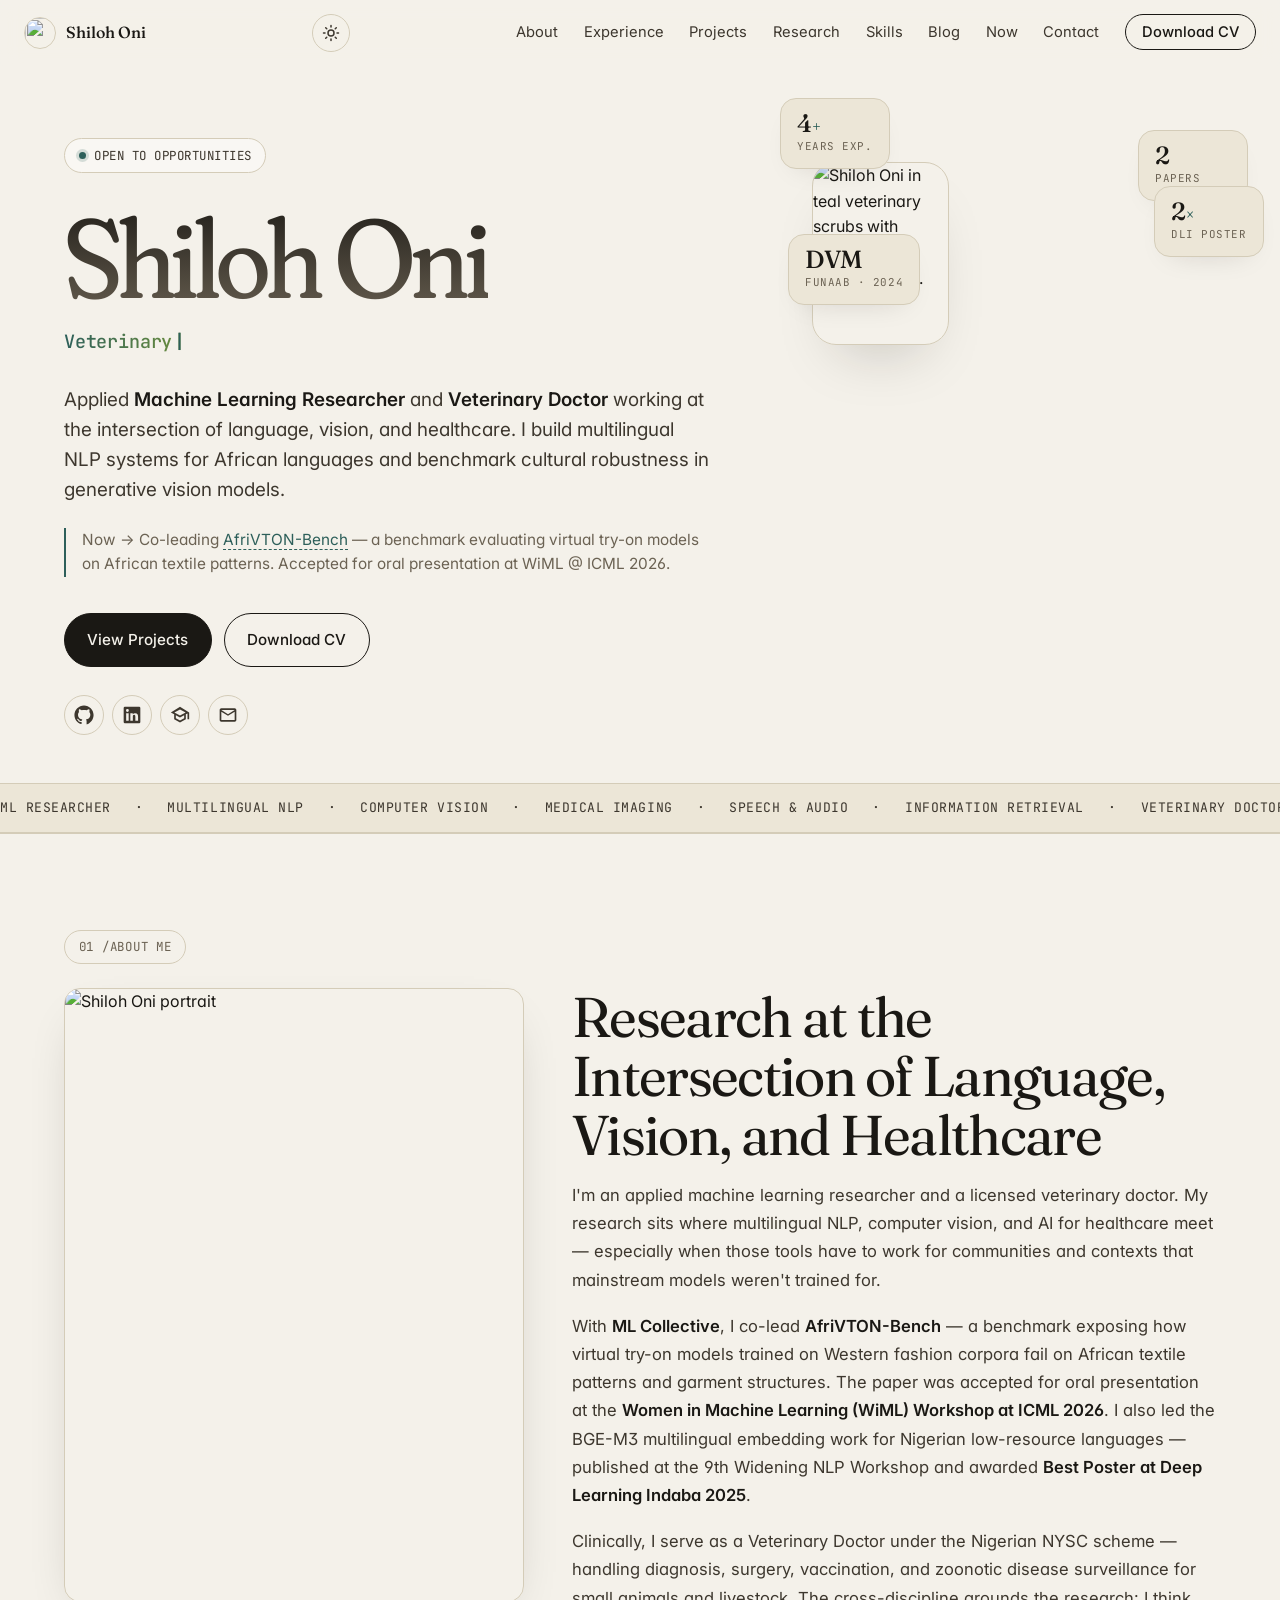
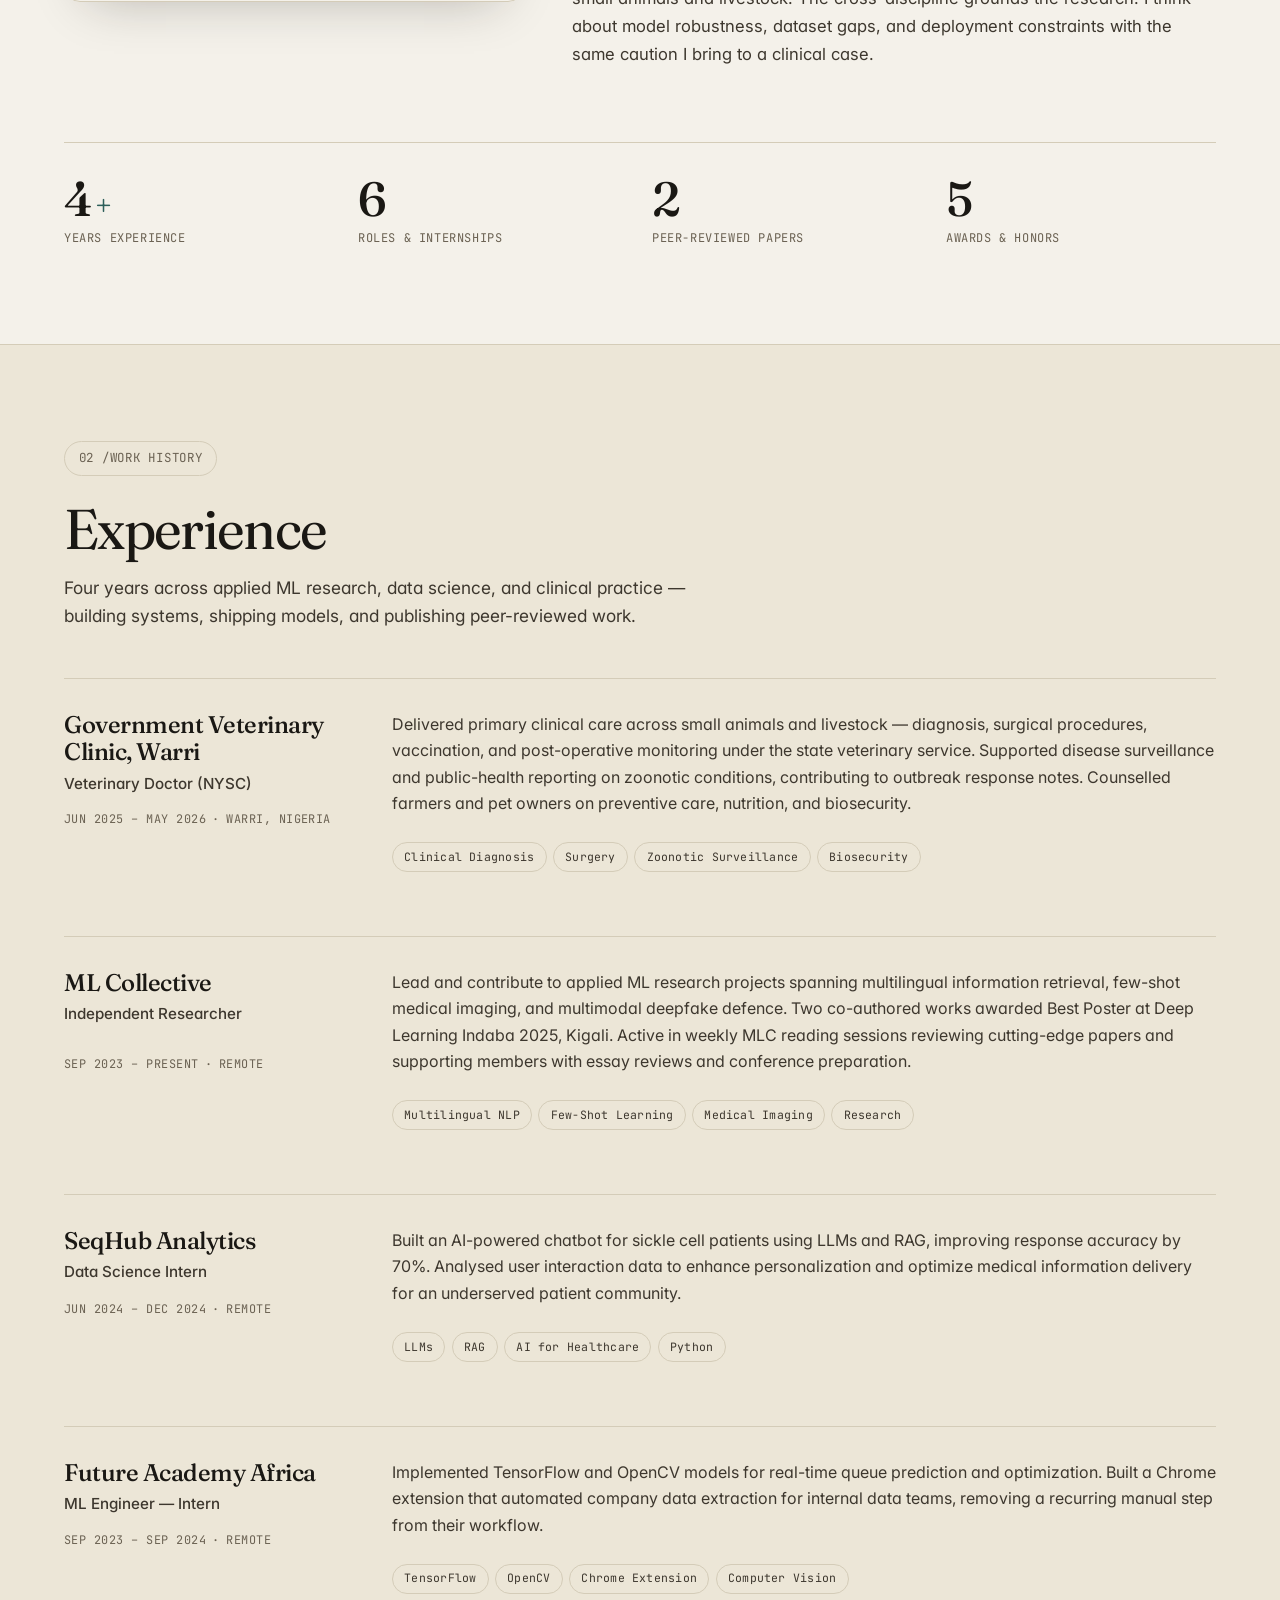
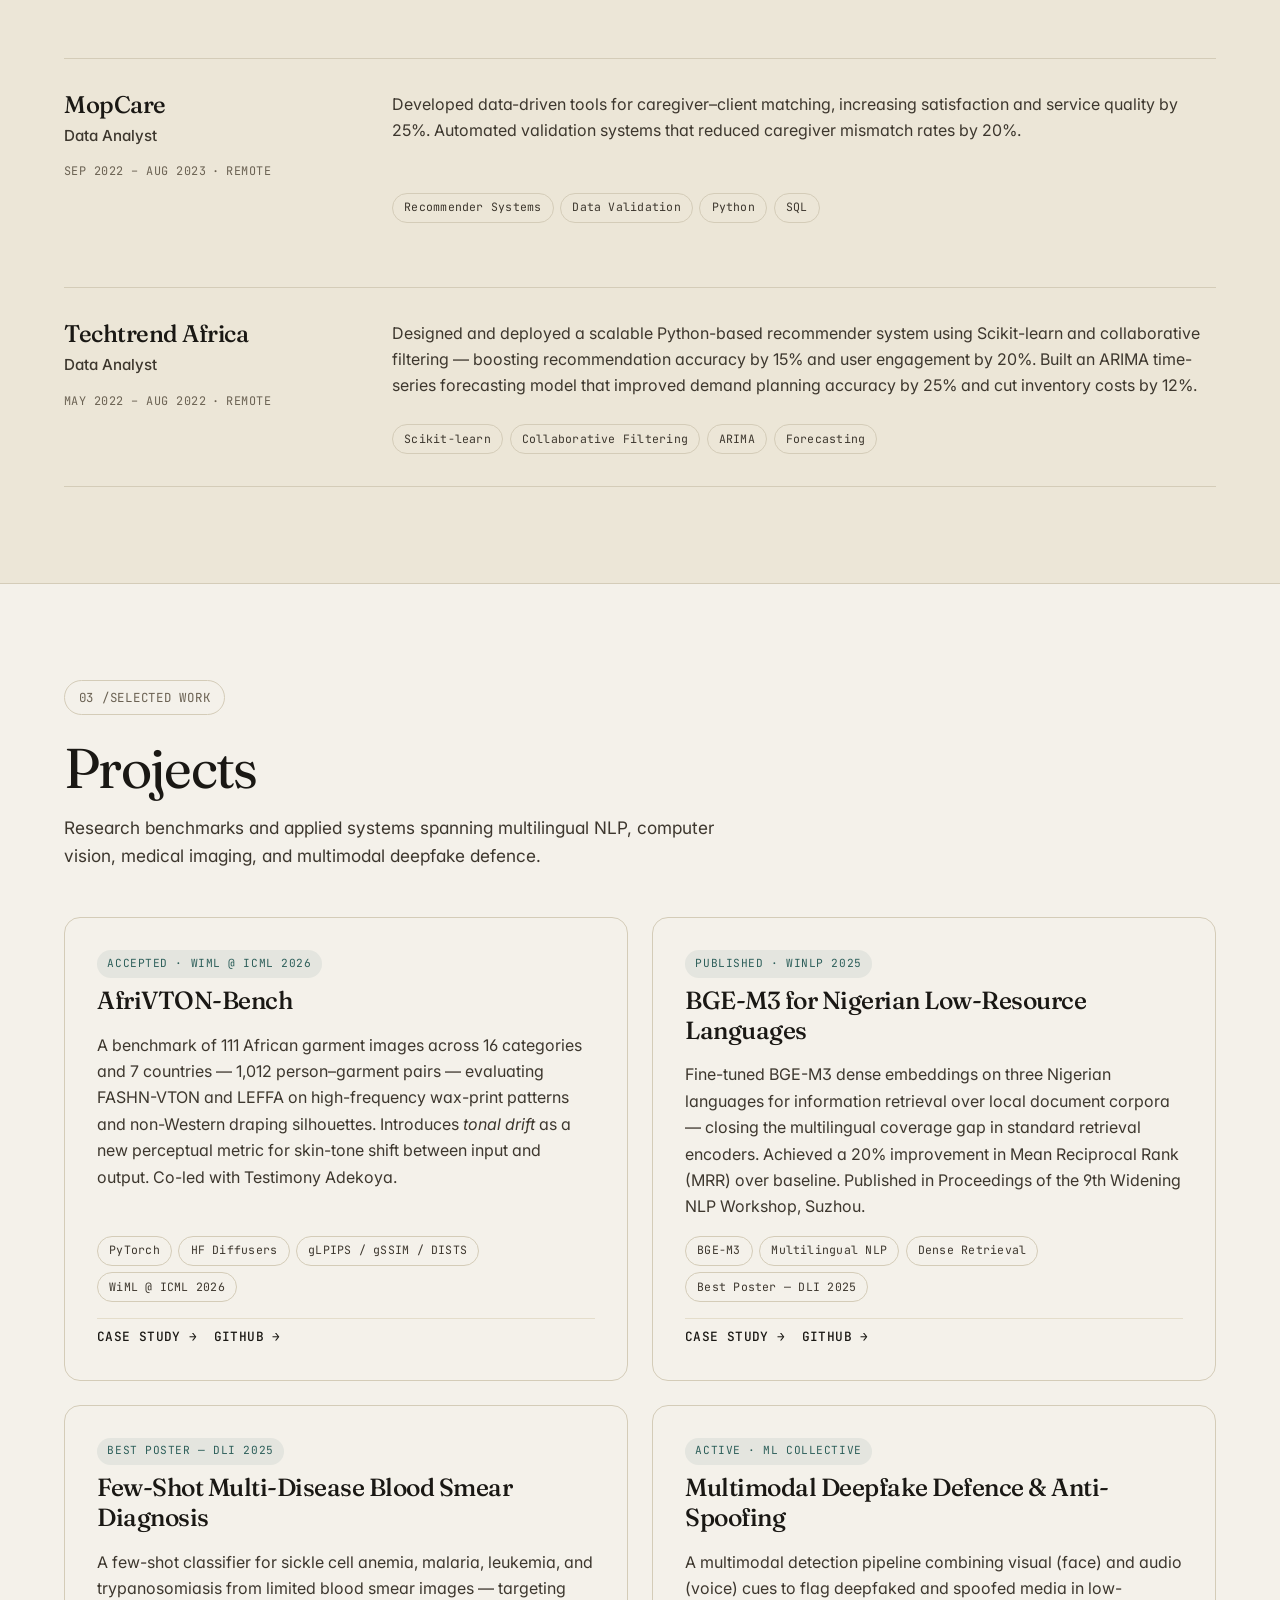
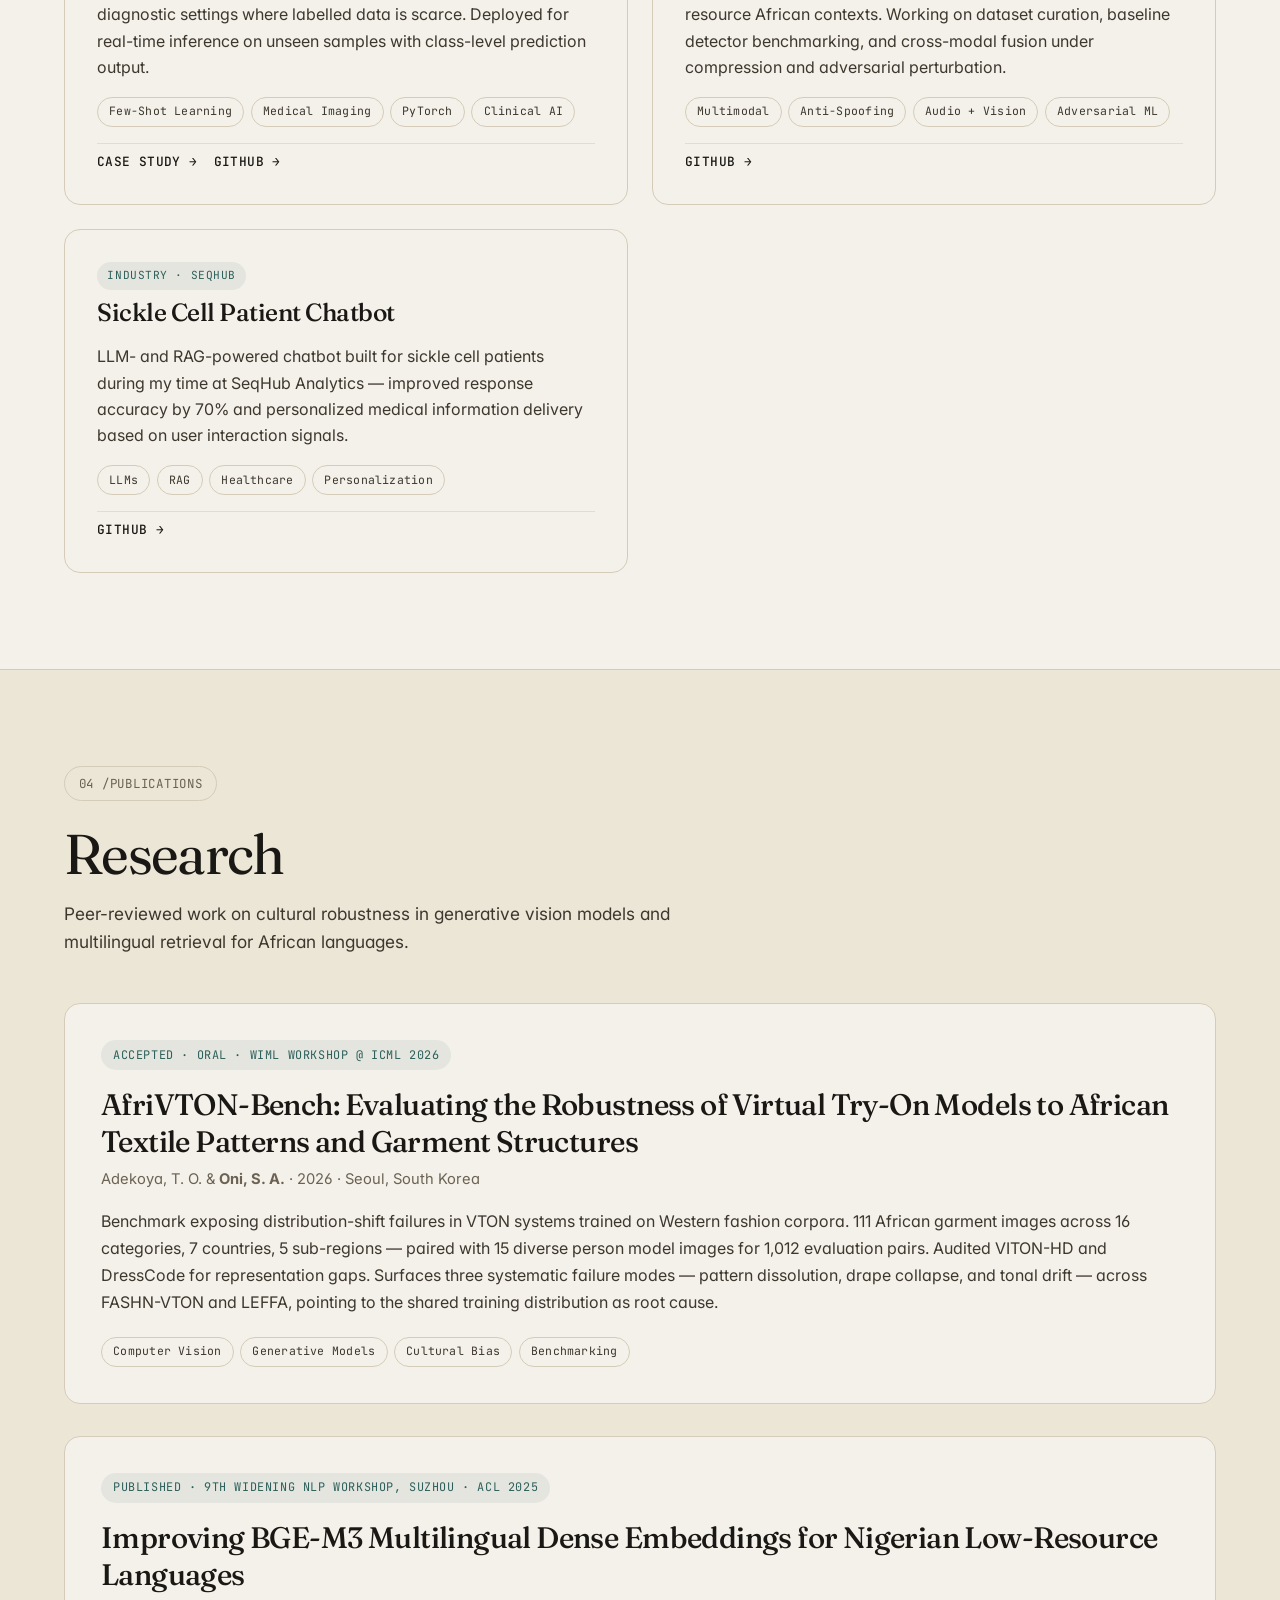
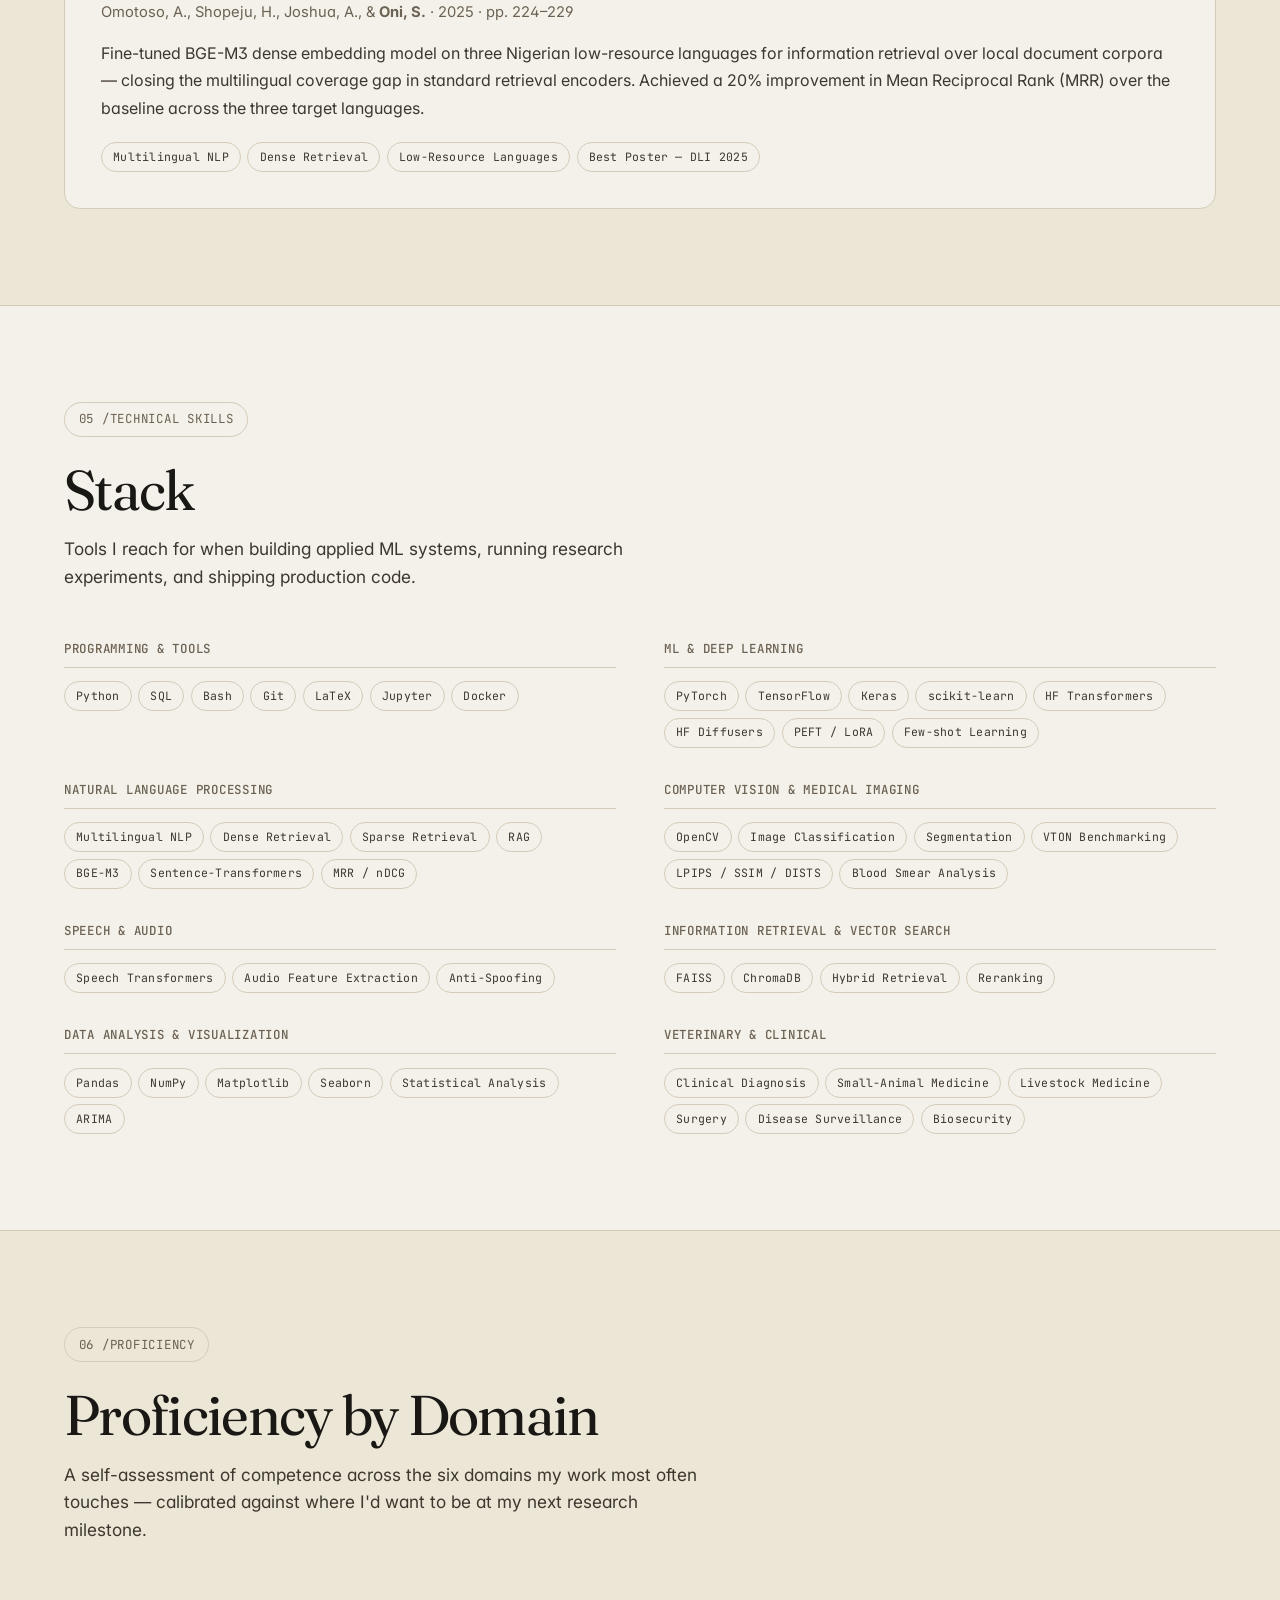
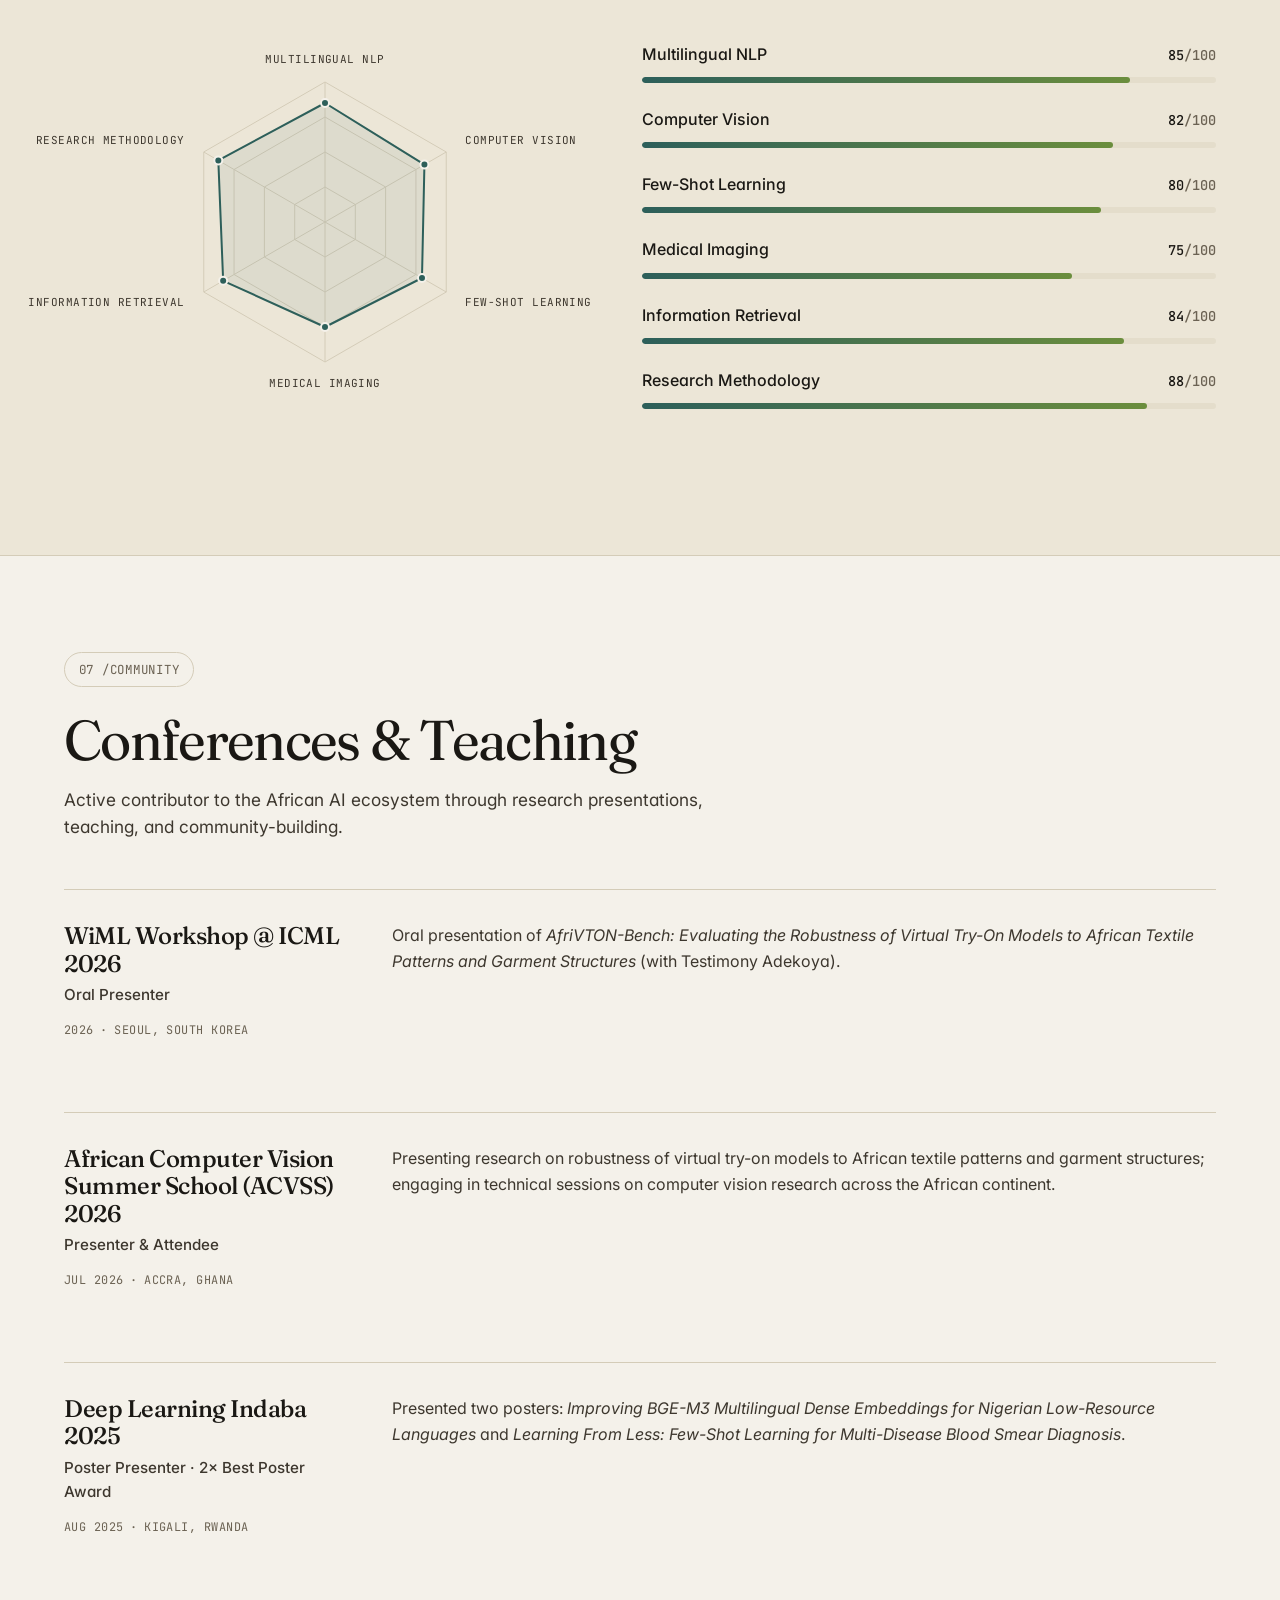
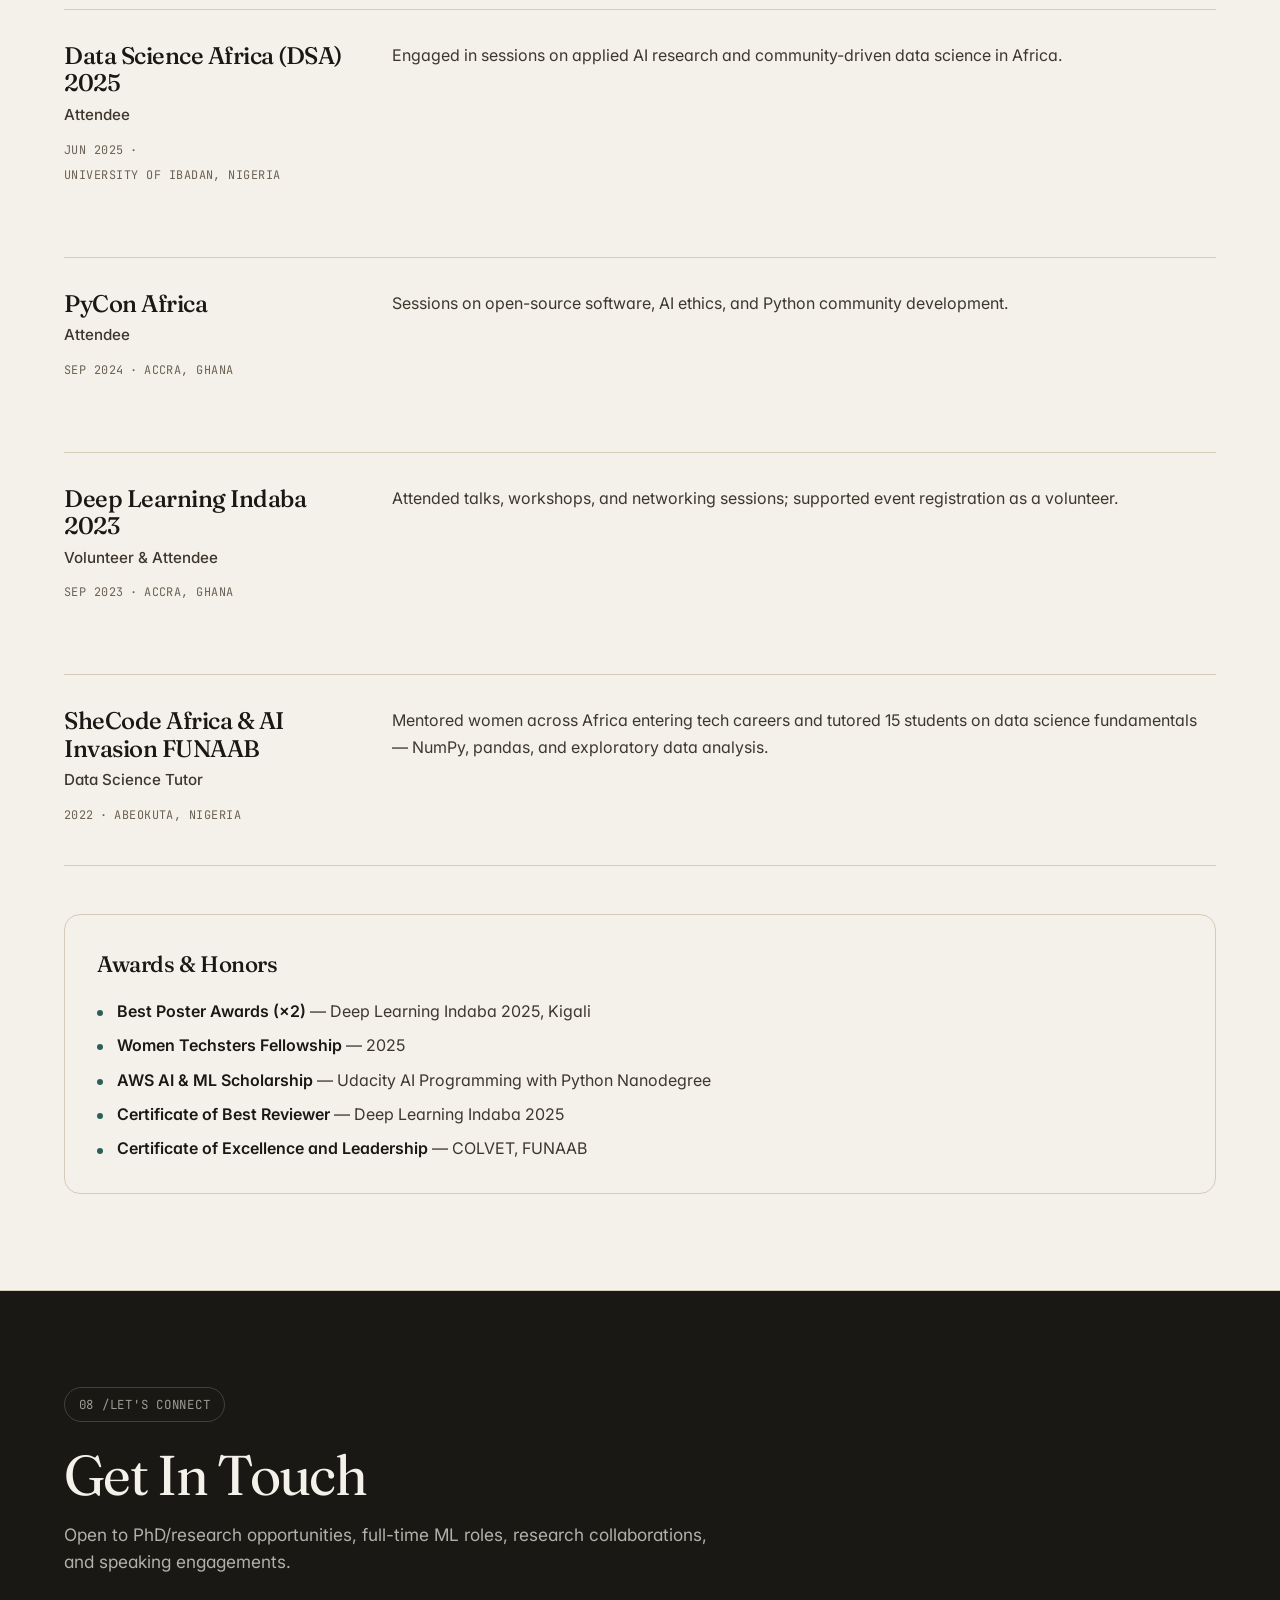
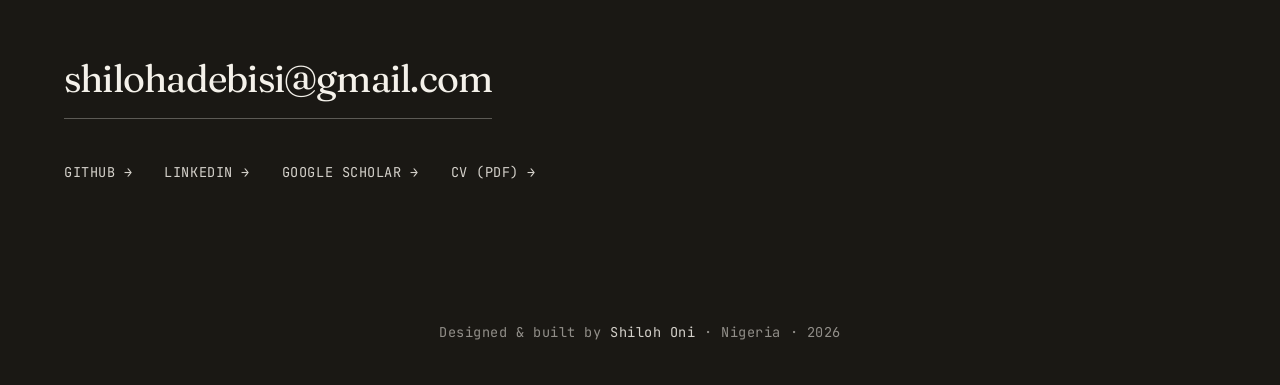
==== index.html @ 476ba699 "Add files via upload Initial commit" ====
<!DOCTYPE html>
<html lang="en">
<head>
  <meta charset="UTF-8" />
  <meta name="viewport" content="width=device-width, initial-scale=1.0" />
  <meta name="description" content="Shiloh Oni — Applied ML Researcher and Veterinary Doctor. Working on multilingual NLP, medical imaging, and cultural robustness in vision models. Based in Nigeria." />
  <meta property="og:title" content="Shiloh Oni — ML Researcher &amp; Veterinary Doctor" />
  <meta property="og:description" content="Applied ML Researcher working at the intersection of language, vision, and healthcare. Co-author of AfriVTON-Bench. Based in Nigeria." />
  <meta property="og:type" content="website" />
  <meta property="og:image" content="assets/shiloh-portrait.jpg" />
  <title>Shiloh Oni — ML Researcher &amp; Veterinary Doctor</title>
  <link rel="preconnect" href="https://fonts.googleapis.com" />
  <link rel="preconnect" href="https://fonts.gstatic.com" crossorigin />
  <link href="https://fonts.googleapis.com/css2?family=Fraunces:opsz,wght@9..144,300;9..144,400;9..144,500;9..144,600;9..144,700&family=Inter:wght@300;400;500;600;700&family=JetBrains+Mono:wght@400;500&display=swap" rel="stylesheet" />
  <link rel="stylesheet" href="styles.css" />
</head>
<body>

  <!-- ============ NAV ============ -->
  <nav class="nav" id="nav">
    <a href="#" class="nav__brand">
      <img src="assets/shiloh-portrait.jpg" alt="" class="nav__avatar" />
      <span class="nav__name">Shiloh Oni</span>
    </a>
    <div class="nav__actions">
      <button class="theme-toggle" id="themeToggle" aria-label="Toggle theme" title="Toggle theme">
        <svg class="theme-toggle__sun" viewBox="0 0 24 24" width="18" height="18" fill="none" stroke="currentColor" stroke-width="2" stroke-linecap="round" stroke-linejoin="round"><circle cx="12" cy="12" r="4"/><path d="M12 2v2M12 20v2M4.93 4.93l1.41 1.41M17.66 17.66l1.41 1.41M2 12h2M20 12h2M4.93 19.07l1.41-1.41M17.66 6.34l1.41-1.41"/></svg>
        <svg class="theme-toggle__moon" viewBox="0 0 24 24" width="18" height="18" fill="none" stroke="currentColor" stroke-width="2" stroke-linecap="round" stroke-linejoin="round"><path d="M21 12.79A9 9 0 1 1 11.21 3 7 7 0 0 0 21 12.79z"/></svg>
      </button>
      <button class="nav__toggle" id="navToggle" aria-label="Toggle menu" aria-expanded="false">
        <span></span><span></span><span></span>
      </button>
    </div>
    <ul class="nav__list" id="navList">
      <li><a href="#about">About</a></li>
      <li><a href="#experience">Experience</a></li>
      <li><a href="#projects">Projects</a></li>
      <li><a href="#research">Research</a></li>
      <li><a href="#skills">Skills</a></li>
      <li><a href="blog.html">Blog</a></li>
      <li><a href="now.html">Now</a></li>
      <li><a href="#contact">Contact</a></li>
      <li><a href="assets/ShilohOni_CV.pdf" class="nav__cv" target="_blank" rel="noopener">Download CV</a></li>
    </ul>
  </nav>

  <!-- ============ HERO ============ -->
  <header class="hero">
    <div class="container">
      <div class="hero__status">
        <span class="hero__dot"></span> Open to opportunities
      </div>

      <h1 class="hero__name"><span class="hero__name-text">Shiloh Oni</span></h1>

      <div class="hero__role">
        <span class="hero__role-text" id="roleType">ML Researcher</span><span class="hero__role-caret">|</span>
      </div>

      <p class="hero__lede">
        Applied <strong>Machine Learning Researcher</strong> and <strong>Veterinary Doctor</strong> working at the intersection of language, vision, and healthcare. I build multilingual NLP systems for African languages and benchmark cultural robustness in generative vision models.
      </p>

      <p class="hero__now">
        Now → Co-leading <a href="#research">AfriVTON-Bench</a> — a benchmark evaluating virtual try-on models on African textile patterns. Accepted for oral presentation at WiML @ ICML 2026.
      </p>

      <div class="hero__cta">
        <a href="#projects" class="btn btn--primary">View Projects</a>
        <a href="assets/ShilohOni_CV.pdf" class="btn btn--ghost" target="_blank" rel="noopener">Download CV</a>
      </div>

      <ul class="hero__socials" aria-label="Social links">
        <li><a href="https://github.com/tamiloreafk" target="_blank" rel="noopener" aria-label="GitHub">
          <svg viewBox="0 0 24 24" width="20" height="20" fill="currentColor"><path d="M12 .5C5.7.5.5 5.7.5 12c0 5.1 3.3 9.4 7.8 10.9.6.1.8-.2.8-.5v-2c-3.2.7-3.9-1.4-3.9-1.4-.5-1.3-1.3-1.7-1.3-1.7-1.1-.7.1-.7.1-.7 1.2.1 1.8 1.2 1.8 1.2 1 1.8 2.8 1.3 3.5 1 .1-.8.4-1.3.8-1.6-2.6-.3-5.3-1.3-5.3-5.8 0-1.3.5-2.3 1.2-3.1-.1-.3-.5-1.5.1-3.1 0 0 1-.3 3.2 1.2.9-.3 1.9-.4 2.9-.4s2 .1 2.9.4c2.2-1.5 3.2-1.2 3.2-1.2.6 1.6.2 2.8.1 3.1.7.8 1.2 1.8 1.2 3.1 0 4.5-2.7 5.5-5.3 5.8.4.4.8 1.1.8 2.2v3.3c0 .3.2.7.8.5C20.2 21.4 23.5 17.1 23.5 12 23.5 5.7 18.3.5 12 .5z"/></svg>
        </a></li>
        <li><a href="https://www.linkedin.com/in/adebisi-oni-2a6aa83b8" target="_blank" rel="noopener" aria-label="LinkedIn">
          <svg viewBox="0 0 24 24" width="20" height="20" fill="currentColor"><path d="M20.5 2h-17A1.5 1.5 0 002 3.5v17A1.5 1.5 0 003.5 22h17a1.5 1.5 0 001.5-1.5v-17A1.5 1.5 0 0020.5 2zM8 19H5v-9h3v9zM6.5 8.3a1.7 1.7 0 110-3.4 1.7 1.7 0 010 3.4zM19 19h-3v-4.7c0-1.1 0-2.5-1.5-2.5S13 13 13 14.2V19h-3v-9h2.9v1.2h.04A3.2 3.2 0 0115.7 9.8c3 0 3.6 2 3.6 4.6V19z"/></svg>
        </a></li>
        <li><a href="https://scholar.google.com/citations?hl=en&user=tHkXRuoAAAAJ" target="_blank" rel="noopener" aria-label="Google Scholar">
          <svg viewBox="0 0 24 24" width="20" height="20" fill="currentColor"><path d="M12 2L1 9l4 2.18v6L12 21l7-3.82v-6l2-1.09V17h2V9L12 2zm6.82 7L12 12.72 5.18 9 12 5.28 18.82 9zM17 15.99l-5 2.73-5-2.73v-3.72L12 15l5-2.73v3.72z"/></svg>
        </a></li>
        <li><a href="mailto:shilohadebisi@gmail.com" aria-label="Email">
          <svg viewBox="0 0 24 24" width="20" height="20" fill="currentColor"><path d="M22 6c0-1.1-.9-2-2-2H4c-1.1 0-2 .9-2 2v12c0 1.1.9 2 2 2h16c1.1 0 2-.9 2-2V6zm-2 0l-8 5-8-5h16zm0 12H4V8l8 5 8-5v10z"/></svg>
        </a></li>
      </ul>
    </div>

    <div class="hero__portrait-wrap">
      <div class="hero__portrait">
        <img src="assets/shiloh-portrait.jpg" alt="Shiloh Oni in teal veterinary scrubs with stethoscope, studio portrait." />
      </div>

      <div class="hero__float hero__float--tl">
        <span class="hero__float-num">4<span class="hero__float-plus">+</span></span>
        <span class="hero__float-lbl">Years Exp.</span>
      </div>
      <div class="hero__float hero__float--tr">
        <span class="hero__float-num">2</span>
        <span class="hero__float-lbl">Papers</span>
      </div>
      <div class="hero__float hero__float--br">
        <span class="hero__float-num">2<span class="hero__float-plus">×</span></span>
        <span class="hero__float-lbl">DLI Poster</span>
      </div>
      <div class="hero__float hero__float--bl">
        <span class="hero__float-num">DVM</span>
        <span class="hero__float-lbl">FUNAAB · 2024</span>
      </div>
    </div>

    <div class="marquee" aria-hidden="true">
      <div class="marquee__track">
        <span>ML Researcher</span><span>·</span>
        <span>Multilingual NLP</span><span>·</span>
        <span>Computer Vision</span><span>·</span>
        <span>Medical Imaging</span><span>·</span>
        <span>Speech &amp; Audio</span><span>·</span>
        <span>Information Retrieval</span><span>·</span>
        <span>Veterinary Doctor</span><span>·</span>
        <span>ML Collective</span><span>·</span>
        <span>WiML @ ICML 2026</span><span>·</span>
        <span>FUNAAB</span><span>·</span>
        <span>Open to Opportunities</span><span>·</span>
        <span>ML Researcher</span><span>·</span>
        <span>Multilingual NLP</span><span>·</span>
        <span>Computer Vision</span><span>·</span>
        <span>Medical Imaging</span><span>·</span>
        <span>Speech &amp; Audio</span><span>·</span>
        <span>Information Retrieval</span><span>·</span>
        <span>Veterinary Doctor</span><span>·</span>
        <span>ML Collective</span><span>·</span>
        <span>WiML @ ICML 2026</span><span>·</span>
        <span>FUNAAB</span><span>·</span>
        <span>Open to Opportunities</span><span>·</span>
      </div>
    </div>
  </header>

  <!-- ============ ABOUT ============ -->
  <section id="about" class="section">
    <div class="container">
      <div class="section__head">
        <span class="section__num">01 /About Me</span>
      </div>

      <div class="about">
        <figure class="about__portrait">
          <img src="assets/shiloh-portrait.jpg" alt="Shiloh Oni portrait" />
        </figure>
        <div class="about__body">
          <h2 class="section__title">Research at the Intersection of Language, Vision, and Healthcare</h2>

          <p>
            I'm an applied machine learning researcher and a licensed veterinary doctor. My research sits where multilingual NLP, computer vision, and AI for healthcare meet — especially when those tools have to work for communities and contexts that mainstream models weren't trained for.
          </p>

          <p>
            With <strong>ML Collective</strong>, I co-lead <strong>AfriVTON-Bench</strong> — a benchmark exposing how virtual try-on models trained on Western fashion corpora fail on African textile patterns and garment structures. The paper was accepted for oral presentation at the <strong>Women in Machine Learning (WiML) Workshop at ICML 2026</strong>. I also led the BGE-M3 multilingual embedding work for Nigerian low-resource languages — published at the 9th Widening NLP Workshop and awarded <strong>Best Poster at Deep Learning Indaba 2025</strong>.
          </p>

          <p>
            Clinically, I serve as a Veterinary Doctor under the Nigerian NYSC scheme — handling diagnosis, surgery, vaccination, and zoonotic disease surveillance for small animals and livestock. The cross-discipline grounds the research: I think about model robustness, dataset gaps, and deployment constraints with the same caution I bring to a clinical case.
          </p>
        </div>
      </div>

      <div class="about__stats">
        <div class="stat">
          <span class="stat__num">4<span class="stat__plus">+</span></span>
          <span class="stat__label">Years Experience</span>
        </div>
        <div class="stat">
          <span class="stat__num">6</span>
          <span class="stat__label">Roles &amp; Internships</span>
        </div>
        <div class="stat">
          <span class="stat__num">2</span>
          <span class="stat__label">Peer-Reviewed Papers</span>
        </div>
        <div class="stat">
          <span class="stat__num">5</span>
          <span class="stat__label">Awards &amp; Honors</span>
        </div>
      </div>
    </div>
  </section>

  <!-- ============ EXPERIENCE ============ -->
  <section id="experience" class="section section--alt">
    <div class="container">
      <div class="section__head">
        <span class="section__num">02 /Work History</span>
      </div>
      <h2 class="section__title">Experience</h2>
      <p class="section__lede">Four years across applied ML research, data science, and clinical practice — building systems, shipping models, and publishing peer-reviewed work.</p>

      <ol class="timeline">

        <li class="role">
          <header class="role__head">
            <h3 class="role__co">Government Veterinary Clinic, Warri</h3>
            <span class="role__title">Veterinary Doctor (NYSC)</span>
          </header>
          <div class="role__meta">
            <span>Jun 2025 – May 2026</span><span aria-hidden="true">·</span><span>Warri, Nigeria</span>
          </div>
          <p>
            Delivered primary clinical care across small animals and livestock — diagnosis, surgical procedures, vaccination, and post-operative monitoring under the state veterinary service. Supported disease surveillance and public-health reporting on zoonotic conditions, contributing to outbreak response notes. Counselled farmers and pet owners on preventive care, nutrition, and biosecurity.
          </p>
          <div class="tags">
            <span class="tag">Clinical Diagnosis</span>
            <span class="tag">Surgery</span>
            <span class="tag">Zoonotic Surveillance</span>
            <span class="tag">Biosecurity</span>
          </div>
        </li>

        <li class="role">
          <header class="role__head">
            <h3 class="role__co">ML Collective</h3>
            <span class="role__title">Independent Researcher</span>
          </header>
          <div class="role__meta">
            <span>Sep 2023 – Present</span><span aria-hidden="true">·</span><span>Remote</span>
          </div>
          <p>
            Lead and contribute to applied ML research projects spanning multilingual information retrieval, few-shot medical imaging, and multimodal deepfake defence. Two co-authored works awarded Best Poster at Deep Learning Indaba 2025, Kigali. Active in weekly MLC reading sessions reviewing cutting-edge papers and supporting members with essay reviews and conference preparation.
          </p>
          <div class="tags">
            <span class="tag">Multilingual NLP</span>
            <span class="tag">Few-Shot Learning</span>
            <span class="tag">Medical Imaging</span>
            <span class="tag">Research</span>
          </div>
        </li>

        <li class="role">
          <header class="role__head">
            <h3 class="role__co">SeqHub Analytics</h3>
            <span class="role__title">Data Science Intern</span>
          </header>
          <div class="role__meta">
            <span>Jun 2024 – Dec 2024</span><span aria-hidden="true">·</span><span>Remote</span>
          </div>
          <p>
            Built an AI-powered chatbot for sickle cell patients using LLMs and RAG, improving response accuracy by 70%. Analysed user interaction data to enhance personalization and optimize medical information delivery for an underserved patient community.
          </p>
          <div class="tags">
            <span class="tag">LLMs</span>
            <span class="tag">RAG</span>
            <span class="tag">AI for Healthcare</span>
            <span class="tag">Python</span>
          </div>
        </li>

        <li class="role">
          <header class="role__head">
            <h3 class="role__co">Future Academy Africa</h3>
            <span class="role__title">ML Engineer — Intern</span>
          </header>
          <div class="role__meta">
            <span>Sep 2023 – Sep 2024</span><span aria-hidden="true">·</span><span>Remote</span>
          </div>
          <p>
            Implemented TensorFlow and OpenCV models for real-time queue prediction and optimization. Built a Chrome extension that automated company data extraction for internal data teams, removing a recurring manual step from their workflow.
          </p>
          <div class="tags">
            <span class="tag">TensorFlow</span>
            <span class="tag">OpenCV</span>
            <span class="tag">Chrome Extension</span>
            <span class="tag">Computer Vision</span>
          </div>
        </li>

        <li class="role">
          <header class="role__head">
            <h3 class="role__co">MopCare</h3>
            <span class="role__title">Data Analyst</span>
          </header>
          <div class="role__meta">
            <span>Sep 2022 – Aug 2023</span><span aria-hidden="true">·</span><span>Remote</span>
          </div>
          <p>
            Developed data-driven tools for caregiver–client matching, increasing satisfaction and service quality by 25%. Automated validation systems that reduced caregiver mismatch rates by 20%.
          </p>
          <div class="tags">
            <span class="tag">Recommender Systems</span>
            <span class="tag">Data Validation</span>
            <span class="tag">Python</span>
            <span class="tag">SQL</span>
          </div>
        </li>

        <li class="role">
          <header class="role__head">
            <h3 class="role__co">Techtrend Africa</h3>
            <span class="role__title">Data Analyst</span>
          </header>
          <div class="role__meta">
            <span>May 2022 – Aug 2022</span><span aria-hidden="true">·</span><span>Remote</span>
          </div>
          <p>
            Designed and deployed a scalable Python-based recommender system using Scikit-learn and collaborative filtering — boosting recommendation accuracy by 15% and user engagement by 20%. Built an ARIMA time-series forecasting model that improved demand planning accuracy by 25% and cut inventory costs by 12%.
          </p>
          <div class="tags">
            <span class="tag">Scikit-learn</span>
            <span class="tag">Collaborative Filtering</span>
            <span class="tag">ARIMA</span>
            <span class="tag">Forecasting</span>
          </div>
        </li>

      </ol>
    </div>
  </section>

  <!-- ============ PROJECTS ============ -->
  <section id="projects" class="section">
    <div class="container">
      <div class="section__head">
        <span class="section__num">03 /Selected Work</span>
      </div>
      <h2 class="section__title">Projects</h2>
      <p class="section__lede">Research benchmarks and applied systems spanning multilingual NLP, computer vision, medical imaging, and multimodal deepfake defence.</p>

      <div class="projects">

        <article class="project">
          <header class="project__head">
            <span class="project__badge">Accepted · WiML @ ICML 2026</span>
            <h3 class="project__title">AfriVTON-Bench</h3>
          </header>
          <p>
            A benchmark of 111 African garment images across 16 categories and 7 countries — 1,012 person–garment pairs — evaluating FASHN-VTON and LEFFA on high-frequency wax-print patterns and non-Western draping silhouettes. Introduces <em>tonal drift</em> as a new perceptual metric for skin-tone shift between input and output. Co-led with Testimony Adekoya.
          </p>
          <div class="tags">
            <span class="tag">PyTorch</span>
            <span class="tag">HF Diffusers</span>
            <span class="tag">gLPIPS / gSSIM / DISTS</span>
            <span class="tag">WiML @ ICML 2026</span>
          </div>
          <div class="project__links">
            <a href="projects/afrivton.html">Case Study →</a>
            <a href="https://github.com/tamiloreafk" target="_blank" rel="noopener">GitHub →</a>
          </div>
        </article>

        <article class="project">
          <header class="project__head">
            <span class="project__badge">Published · WiNLP 2025</span>
            <h3 class="project__title">BGE-M3 for Nigerian Low-Resource Languages</h3>
          </header>
          <p>
            Fine-tuned BGE-M3 dense embeddings on three Nigerian languages for information retrieval over local document corpora — closing the multilingual coverage gap in standard retrieval encoders. Achieved a 20% improvement in Mean Reciprocal Rank (MRR) over baseline. Published in Proceedings of the 9th Widening NLP Workshop, Suzhou.
          </p>
          <div class="tags">
            <span class="tag">BGE-M3</span>
            <span class="tag">Multilingual NLP</span>
            <span class="tag">Dense Retrieval</span>
            <span class="tag">Best Poster — DLI 2025</span>
          </div>
          <div class="project__links">
            <a href="projects/bge-m3.html">Case Study →</a>
            <a href="https://github.com/tamiloreafk" target="_blank" rel="noopener">GitHub →</a>
          </div>
        </article>

        <article class="project">
          <header class="project__head">
            <span class="project__badge">Best Poster — DLI 2025</span>
            <h3 class="project__title">Few-Shot Multi-Disease Blood Smear Diagnosis</h3>
          </header>
          <p>
            A few-shot classifier for sickle cell anemia, malaria, leukemia, and trypanosomiasis from limited blood smear images — targeting diagnostic settings where labelled data is scarce. Deployed for real-time inference on unseen samples with class-level prediction output.
          </p>
          <div class="tags">
            <span class="tag">Few-Shot Learning</span>
            <span class="tag">Medical Imaging</span>
            <span class="tag">PyTorch</span>
            <span class="tag">Clinical AI</span>
          </div>
          <div class="project__links">
            <a href="projects/blood-smear.html">Case Study →</a>
            <a href="https://github.com/tamiloreafk" target="_blank" rel="noopener">GitHub →</a>
          </div>
        </article>

        <article class="project">
          <header class="project__head">
            <span class="project__badge">Active · ML Collective</span>
            <h3 class="project__title">Multimodal Deepfake Defence &amp; Anti-Spoofing</h3>
          </header>
          <p>
            A multimodal detection pipeline combining visual (face) and audio (voice) cues to flag deepfaked and spoofed media in low-resource African contexts. Working on dataset curation, baseline detector benchmarking, and cross-modal fusion under compression and adversarial perturbation.
          </p>
          <div class="tags">
            <span class="tag">Multimodal</span>
            <span class="tag">Anti-Spoofing</span>
            <span class="tag">Audio + Vision</span>
            <span class="tag">Adversarial ML</span>
          </div>
          <div class="project__links">
            <a href="https://github.com/tamiloreafk" target="_blank" rel="noopener">GitHub →</a>
          </div>
        </article>

        <article class="project">
          <header class="project__head">
            <span class="project__badge">Industry · SeqHub</span>
            <h3 class="project__title">Sickle Cell Patient Chatbot</h3>
          </header>
          <p>
            LLM- and RAG-powered chatbot built for sickle cell patients during my time at SeqHub Analytics — improved response accuracy by 70% and personalized medical information delivery based on user interaction signals.
          </p>
          <div class="tags">
            <span class="tag">LLMs</span>
            <span class="tag">RAG</span>
            <span class="tag">Healthcare</span>
            <span class="tag">Personalization</span>
          </div>
          <div class="project__links">
            <a href="https://github.com/tamiloreafk" target="_blank" rel="noopener">GitHub →</a>
          </div>
        </article>

      </div>
    </div>
  </section>

  <!-- ============ RESEARCH ============ -->
  <section id="research" class="section section--alt">
    <div class="container">
      <div class="section__head">
        <span class="section__num">04 /Publications</span>
      </div>
      <h2 class="section__title">Research</h2>
      <p class="section__lede">Peer-reviewed work on cultural robustness in generative vision models and multilingual retrieval for African languages.</p>

      <div class="papers">

        <article class="paper">
          <div class="paper__venue">Accepted · Oral · WiML Workshop @ ICML 2026</div>
          <h3 class="paper__title">AfriVTON-Bench: Evaluating the Robustness of Virtual Try-On Models to African Textile Patterns and Garment Structures</h3>
          <div class="paper__authors">Adekoya, T. O. &amp; <strong>Oni, S. A.</strong> · 2026 · Seoul, South Korea</div>
          <p class="paper__abstract">
            Benchmark exposing distribution-shift failures in VTON systems trained on Western fashion corpora. 111 African garment images across 16 categories, 7 countries, 5 sub-regions — paired with 15 diverse person model images for 1,012 evaluation pairs. Audited VITON-HD and DressCode for representation gaps. Surfaces three systematic failure modes — pattern dissolution, drape collapse, and tonal drift — across FASHN-VTON and LEFFA, pointing to the shared training distribution as root cause.
          </p>
          <div class="tags">
            <span class="tag">Computer Vision</span>
            <span class="tag">Generative Models</span>
            <span class="tag">Cultural Bias</span>
            <span class="tag">Benchmarking</span>
          </div>
        </article>

        <article class="paper">
          <div class="paper__venue">Published · 9th Widening NLP Workshop, Suzhou · ACL 2025</div>
          <h3 class="paper__title">Improving BGE-M3 Multilingual Dense Embeddings for Nigerian Low-Resource Languages</h3>
          <div class="paper__authors">Omotoso, A., Shopeju, H., Joshua, A., &amp; <strong>Oni, S.</strong> · 2025 · pp. 224–229</div>
          <p class="paper__abstract">
            Fine-tuned BGE-M3 dense embedding model on three Nigerian low-resource languages for information retrieval over local document corpora — closing the multilingual coverage gap in standard retrieval encoders. Achieved a 20% improvement in Mean Reciprocal Rank (MRR) over the baseline across the three target languages.
          </p>
          <div class="tags">
            <span class="tag">Multilingual NLP</span>
            <span class="tag">Dense Retrieval</span>
            <span class="tag">Low-Resource Languages</span>
            <span class="tag">Best Poster — DLI 2025</span>
          </div>
        </article>

      </div>
    </div>
  </section>

  <!-- ============ SKILLS ============ -->
  <section id="skills" class="section">
    <div class="container">
      <div class="section__head">
        <span class="section__num">05 /Technical Skills</span>
      </div>
      <h2 class="section__title">Stack</h2>
      <p class="section__lede">Tools I reach for when building applied ML systems, running research experiments, and shipping production code.</p>

      <div class="skills">

        <div class="skill-group">
          <h4>Programming &amp; Tools</h4>
          <div class="tags">
            <span class="tag">Python</span><span class="tag">SQL</span><span class="tag">Bash</span><span class="tag">Git</span><span class="tag">LaTeX</span><span class="tag">Jupyter</span><span class="tag">Docker</span>
          </div>
        </div>

        <div class="skill-group">
          <h4>ML &amp; Deep Learning</h4>
          <div class="tags">
            <span class="tag">PyTorch</span><span class="tag">TensorFlow</span><span class="tag">Keras</span><span class="tag">scikit-learn</span><span class="tag">HF Transformers</span><span class="tag">HF Diffusers</span><span class="tag">PEFT / LoRA</span><span class="tag">Few-shot Learning</span>
          </div>
        </div>

        <div class="skill-group">
          <h4>Natural Language Processing</h4>
          <div class="tags">
            <span class="tag">Multilingual NLP</span><span class="tag">Dense Retrieval</span><span class="tag">Sparse Retrieval</span><span class="tag">RAG</span><span class="tag">BGE-M3</span><span class="tag">Sentence-Transformers</span><span class="tag">MRR / nDCG</span>
          </div>
        </div>

        <div class="skill-group">
          <h4>Computer Vision &amp; Medical Imaging</h4>
          <div class="tags">
            <span class="tag">OpenCV</span><span class="tag">Image Classification</span><span class="tag">Segmentation</span><span class="tag">VTON Benchmarking</span><span class="tag">LPIPS / SSIM / DISTS</span><span class="tag">Blood Smear Analysis</span>
          </div>
        </div>

        <div class="skill-group">
          <h4>Speech &amp; Audio</h4>
          <div class="tags">
            <span class="tag">Speech Transformers</span><span class="tag">Audio Feature Extraction</span><span class="tag">Anti-Spoofing</span>
          </div>
        </div>

        <div class="skill-group">
          <h4>Information Retrieval &amp; Vector Search</h4>
          <div class="tags">
            <span class="tag">FAISS</span><span class="tag">ChromaDB</span><span class="tag">Hybrid Retrieval</span><span class="tag">Reranking</span>
          </div>
        </div>

        <div class="skill-group">
          <h4>Data Analysis &amp; Visualization</h4>
          <div class="tags">
            <span class="tag">Pandas</span><span class="tag">NumPy</span><span class="tag">Matplotlib</span><span class="tag">Seaborn</span><span class="tag">Statistical Analysis</span><span class="tag">ARIMA</span>
          </div>
        </div>

        <div class="skill-group">
          <h4>Veterinary &amp; Clinical</h4>
          <div class="tags">
            <span class="tag">Clinical Diagnosis</span><span class="tag">Small-Animal Medicine</span><span class="tag">Livestock Medicine</span><span class="tag">Surgery</span><span class="tag">Disease Surveillance</span><span class="tag">Biosecurity</span>
          </div>
        </div>

      </div>
    </div>
  </section>

  <!-- ============ PROFICIENCY ============ -->
  <section id="proficiency" class="section section--alt">
    <div class="container">
      <div class="section__head">
        <span class="section__num">06 /Proficiency</span>
      </div>
      <h2 class="section__title">Proficiency by Domain</h2>
      <p class="section__lede">A self-assessment of competence across the six domains my work most often touches — calibrated against where I'd want to be at my next research milestone.</p>

      <div class="proficiency">
        <div class="proficiency__radar" id="profRadar" aria-label="Radar chart of skill proficiencies">
          <!-- Rendered by script.js -->
        </div>

        <div class="proficiency__bars">
          <div class="prof-bar" style="--score: 85">
            <div class="prof-bar__head">
              <span class="prof-bar__label">Multilingual NLP</span>
              <span class="prof-bar__score">85<span class="prof-bar__total">/100</span></span>
            </div>
            <div class="prof-bar__track"><div class="prof-bar__fill"></div></div>
          </div>
          <div class="prof-bar" style="--score: 82">
            <div class="prof-bar__head">
              <span class="prof-bar__label">Computer Vision</span>
              <span class="prof-bar__score">82<span class="prof-bar__total">/100</span></span>
            </div>
            <div class="prof-bar__track"><div class="prof-bar__fill"></div></div>
          </div>
          <div class="prof-bar" style="--score: 80">
            <div class="prof-bar__head">
              <span class="prof-bar__label">Few-Shot Learning</span>
              <span class="prof-bar__score">80<span class="prof-bar__total">/100</span></span>
            </div>
            <div class="prof-bar__track"><div class="prof-bar__fill"></div></div>
          </div>
          <div class="prof-bar" style="--score: 75">
            <div class="prof-bar__head">
              <span class="prof-bar__label">Medical Imaging</span>
              <span class="prof-bar__score">75<span class="prof-bar__total">/100</span></span>
            </div>
            <div class="prof-bar__track"><div class="prof-bar__fill"></div></div>
          </div>
          <div class="prof-bar" style="--score: 84">
            <div class="prof-bar__head">
              <span class="prof-bar__label">Information Retrieval</span>
              <span class="prof-bar__score">84<span class="prof-bar__total">/100</span></span>
            </div>
            <div class="prof-bar__track"><div class="prof-bar__fill"></div></div>
          </div>
          <div class="prof-bar" style="--score: 88">
            <div class="prof-bar__head">
              <span class="prof-bar__label">Research Methodology</span>
              <span class="prof-bar__score">88<span class="prof-bar__total">/100</span></span>
            </div>
            <div class="prof-bar__track"><div class="prof-bar__fill"></div></div>
          </div>
        </div>
      </div>
    </div>
  </section>

  <!-- ============ COMMUNITY ============ -->
  <section id="community" class="section">
    <div class="container">
      <div class="section__head">
        <span class="section__num">07 /Community</span>
      </div>
      <h2 class="section__title">Conferences &amp; Teaching</h2>
      <p class="section__lede">Active contributor to the African AI ecosystem through research presentations, teaching, and community-building.</p>

      <ol class="timeline timeline--community">

        <li class="role">
          <header class="role__head">
            <h3 class="role__co">WiML Workshop @ ICML 2026</h3>
            <span class="role__title">Oral Presenter</span>
          </header>
          <div class="role__meta"><span>2026</span><span aria-hidden="true">·</span><span>Seoul, South Korea</span></div>
          <p>Oral presentation of <em>AfriVTON-Bench: Evaluating the Robustness of Virtual Try-On Models to African Textile Patterns and Garment Structures</em> (with Testimony Adekoya).</p>
        </li>

        <li class="role">
          <header class="role__head">
            <h3 class="role__co">African Computer Vision Summer School (ACVSS) 2026</h3>
            <span class="role__title">Presenter &amp; Attendee</span>
          </header>
          <div class="role__meta"><span>Jul 2026</span><span aria-hidden="true">·</span><span>Accra, Ghana</span></div>
          <p>Presenting research on robustness of virtual try-on models to African textile patterns and garment structures; engaging in technical sessions on computer vision research across the African continent.</p>
        </li>

        <li class="role">
          <header class="role__head">
            <h3 class="role__co">Deep Learning Indaba 2025</h3>
            <span class="role__title">Poster Presenter · 2× Best Poster Award</span>
          </header>
          <div class="role__meta"><span>Aug 2025</span><span aria-hidden="true">·</span><span>Kigali, Rwanda</span></div>
          <p>Presented two posters: <em>Improving BGE-M3 Multilingual Dense Embeddings for Nigerian Low-Resource Languages</em> and <em>Learning From Less: Few-Shot Learning for Multi-Disease Blood Smear Diagnosis</em>.</p>
        </li>

        <li class="role">
          <header class="role__head">
            <h3 class="role__co">Data Science Africa (DSA) 2025</h3>
            <span class="role__title">Attendee</span>
          </header>
          <div class="role__meta"><span>Jun 2025</span><span aria-hidden="true">·</span><span>University of Ibadan, Nigeria</span></div>
          <p>Engaged in sessions on applied AI research and community-driven data science in Africa.</p>
        </li>

        <li class="role">
          <header class="role__head">
            <h3 class="role__co">PyCon Africa</h3>
            <span class="role__title">Attendee</span>
          </header>
          <div class="role__meta"><span>Sep 2024</span><span aria-hidden="true">·</span><span>Accra, Ghana</span></div>
          <p>Sessions on open-source software, AI ethics, and Python community development.</p>
        </li>

        <li class="role">
          <header class="role__head">
            <h3 class="role__co">Deep Learning Indaba 2023</h3>
            <span class="role__title">Volunteer &amp; Attendee</span>
          </header>
          <div class="role__meta"><span>Sep 2023</span><span aria-hidden="true">·</span><span>Accra, Ghana</span></div>
          <p>Attended talks, workshops, and networking sessions; supported event registration as a volunteer.</p>
        </li>

        <li class="role">
          <header class="role__head">
            <h3 class="role__co">SheCode Africa &amp; AI Invasion FUNAAB</h3>
            <span class="role__title">Data Science Tutor</span>
          </header>
          <div class="role__meta"><span>2022</span><span aria-hidden="true">·</span><span>Abeokuta, Nigeria</span></div>
          <p>Mentored women across Africa entering tech careers and tutored 15 students on data science fundamentals — NumPy, pandas, and exploratory data analysis.</p>
        </li>

      </ol>

      <div class="awards">
        <h3 class="awards__title">Awards &amp; Honors</h3>
        <ul class="awards__list">
          <li><strong>Best Poster Awards (×2)</strong> — Deep Learning Indaba 2025, Kigali</li>
          <li><strong>Women Techsters Fellowship</strong> — 2025</li>
          <li><strong>AWS AI &amp; ML Scholarship</strong> — Udacity AI Programming with Python Nanodegree</li>
          <li><strong>Certificate of Best Reviewer</strong> — Deep Learning Indaba 2025</li>
          <li><strong>Certificate of Excellence and Leadership</strong> — COLVET, FUNAAB</li>
        </ul>
      </div>

    </div>
  </section>

  <!-- ============ CONTACT ============ -->
  <section id="contact" class="section section--contact">
    <div class="container">
      <div class="section__head">
        <span class="section__num">08 /Let's Connect</span>
      </div>
      <h2 class="section__title">Get In Touch</h2>
      <p class="section__lede">Open to PhD/research opportunities, full-time ML roles, research collaborations, and speaking engagements.</p>

      <a href="mailto:shilohadebisi@gmail.com" class="contact__email">shilohadebisi@gmail.com</a>

      <ul class="contact__links">
        <li><a href="https://github.com/tamiloreafk" target="_blank" rel="noopener">GitHub →</a></li>
        <li><a href="https://www.linkedin.com/in/adebisi-oni-2a6aa83b8" target="_blank" rel="noopener">LinkedIn →</a></li>
        <li><a href="https://scholar.google.com/citations?hl=en&user=tHkXRuoAAAAJ" target="_blank" rel="noopener">Google Scholar →</a></li>
        <li><a href="assets/ShilohOni_CV.pdf" target="_blank" rel="noopener">CV (PDF) →</a></li>
      </ul>
    </div>
  </section>

  <!-- ============ FOOTER ============ -->
  <footer class="footer">
    <div class="container">
      <p>Designed &amp; built by <a href="#">Shiloh Oni</a> · Nigeria · 2026</p>
    </div>
  </footer>

  <script src="script.js"></script>
</body>
</html>
---- styles.css ----
/* ============================================================
   Shiloh Oni — Portfolio
   ============================================================ */

/* ===== Tokens ===== */
:root, [data-theme="light"] {
  /* Palette — warm cream + near-black */
  --cream: #F4F1EA;
  --cream-2: #ECE6D7;
  --cream-3: #E1D9C5;
  --ink: #1A1814;
  --ink-2: #3D372E;
  --ink-3: #6B6253;
  --ink-4: #9A8F7C;
  --rule: #D4CCB8;
  --rule-soft: #E4DDCB;
  --accent: #2D5F5A;
  --accent-2: #1F4441;
  --accent-soft: rgba(45,95,90,0.08);
  --accent-border: rgba(45,95,90,0.25);
  --grad-1: #2D5F5A;
  --grad-2: #6B8E3D;
  --grad-text-start: #1A1814;
  --grad-text-end: #6B6253;
  --shadow-portrait: 0 30px 60px -30px rgba(26,24,20,0.25);
  --shadow-card: 0 12px 30px -18px rgba(26,24,20,0.18);
  --nav-bg: rgba(244, 241, 234, 0.92);

  /* Type */
  --font-display: 'Fraunces', Georgia, serif;
  --font-body: 'Inter', -apple-system, BlinkMacSystemFont, sans-serif;
  --font-mono: 'JetBrains Mono', ui-monospace, monospace;

  /* Layout */
  --container: 1200px;
  --container-narrow: 980px;
  --space-1: 0.5rem;
  --space-2: 1rem;
  --space-3: 1.5rem;
  --space-4: 2rem;
  --space-5: 3rem;
  --space-6: 4.5rem;
  --space-7: 6rem;
  --radius-sm: 4px;
  --radius: 8px;
  --radius-lg: 16px;
  --radius-xl: 24px;
}

[data-theme="dark"] {
  --cream: #0A0A0C;
  --cream-2: #111114;
  --cream-3: #1A1A1F;
  --ink: #FAFAFA;
  --ink-2: #C5C5CB;
  --ink-3: #8A8A92;
  --ink-4: #5C5C66;
  --rule: rgba(255,255,255,0.08);
  --rule-soft: rgba(255,255,255,0.05);
  --accent: #34D399;
  --accent-2: #10B981;
  --accent-soft: rgba(52,211,153,0.10);
  --accent-border: rgba(52,211,153,0.30);
  --grad-1: #22D3EE;
  --grad-2: #34D399;
  --grad-text-start: #FFFFFF;
  --grad-text-end: #6B6B73;
  --shadow-portrait: 0 30px 80px -30px rgba(34,211,238,0.25), 0 0 0 1px rgba(255,255,255,0.04);
  --shadow-card: 0 12px 30px -18px rgba(0,0,0,0.6);
  --nav-bg: rgba(10, 10, 12, 0.85);
}

/* ===== Reset / base ===== */
*, *::before, *::after { box-sizing: border-box; }
html { scroll-behavior: smooth; -webkit-text-size-adjust: 100%; }
body {
  margin: 0;
  font-family: var(--font-body);
  font-size: 16px;
  line-height: 1.6;
  color: var(--ink);
  background: var(--cream);
  font-feature-settings: "ss01", "cv11";
  -webkit-font-smoothing: antialiased;
  -moz-osx-font-smoothing: grayscale;
}
img { max-width: 100%; display: block; }
a { color: inherit; text-decoration: none; transition: color .2s ease; }
a:hover { color: var(--accent); }
ul, ol { margin: 0; padding: 0; list-style: none; }
button { font: inherit; cursor: pointer; }

/* Selection */
::selection { background: var(--ink); color: var(--cream); }

/* ===== Layout helpers ===== */
.container {
  width: 100%;
  max-width: var(--container);
  margin: 0 auto;
  padding: 0 1.5rem;
}

/* ===== Navigation ===== */
.nav {
  position: sticky;
  top: 0;
  z-index: 100;
  background: var(--nav-bg);
  backdrop-filter: saturate(140%) blur(10px);
  -webkit-backdrop-filter: saturate(140%) blur(10px);
  border-bottom: 1px solid transparent;
  transition: border-color .2s ease, background .25s ease;
  display: flex;
  align-items: center;
  justify-content: space-between;
  gap: 1rem;
  padding: 0.85rem 1.5rem;
}
.nav.is-scrolled { border-bottom-color: var(--rule); }

.nav__brand {
  display: inline-flex;
  align-items: center;
  gap: 0.65rem;
  font-weight: 600;
  letter-spacing: -0.01em;
}
.nav__avatar {
  width: 32px; height: 32px;
  border-radius: 50%;
  object-fit: cover;
  border: 1px solid var(--rule);
}
.nav__name { font-family: var(--font-display); font-weight: 500; font-size: 1rem; }

.nav__list {
  display: flex;
  align-items: center;
  gap: 1.6rem;
  font-size: 0.92rem;
}
.nav__list a { color: var(--ink-2); }
.nav__list a:hover { color: var(--ink); }
.nav__cv {
  padding: 0.5rem 1rem;
  border: 1px solid var(--ink);
  border-radius: 999px;
  color: var(--ink) !important;
  font-weight: 500;
  transition: background .2s ease, color .2s ease;
}
.nav__cv:hover { background: var(--ink); color: var(--cream) !important; }

.nav__toggle { display: none; }

/* ===== Hero ===== */
.hero {
  position: relative;
  padding: 4.5rem 0 0;
  border-bottom: 1px solid var(--rule);
}
.hero .container { position: relative; }

.hero__status {
  display: inline-flex;
  align-items: center;
  gap: 0.55rem;
  font-family: var(--font-mono);
  font-size: 0.78rem;
  letter-spacing: 0.04em;
  text-transform: uppercase;
  color: var(--ink-2);
  padding: 0.4rem 0.85rem;
  border: 1px solid var(--rule);
  border-radius: 999px;
  background: rgba(255,255,255,0.4);
  margin-bottom: 2rem;
}
.hero__dot {
  width: 7px; height: 7px;
  border-radius: 50%;
  background: var(--accent);
  box-shadow: 0 0 0 3px rgba(45,95,90,0.18);
  animation: pulse 2.4s ease-in-out infinite;
}
@keyframes pulse {
  0%, 100% { opacity: 1; }
  50% { opacity: 0.55; }
}

.hero__name {
  font-family: var(--font-display);
  font-weight: 400;
  font-size: clamp(3.5rem, 9vw, 7.5rem);
  line-height: 0.95;
  letter-spacing: -0.035em;
  margin: 0 0 1.5rem;
  font-variation-settings: "opsz" 144, "SOFT" 100;
  max-width: 60%;
}
.hero__name-em {
  font-style: italic;
  font-weight: 300;
  color: var(--ink-2);
}

.hero__divider {
  width: 60px;
  height: 1px;
  background: var(--ink);
  margin: 1rem 0 1.75rem;
}

.hero__lede {
  font-size: 1.18rem;
  line-height: 1.6;
  max-width: 56%;
  margin: 0 0 1.4rem;
  color: var(--ink-2);
}
.hero__lede strong { color: var(--ink); font-weight: 600; }

.hero__now {
  max-width: 56%;
  font-size: 0.96rem;
  color: var(--ink-3);
  margin: 0 0 2.25rem;
  padding-left: 1rem;
  border-left: 2px solid var(--accent);
}
.hero__now a { color: var(--accent); border-bottom: 1px dashed var(--accent); }
.hero__now a:hover { background: var(--accent); color: var(--cream); border-bottom-color: transparent; }

.hero__cta {
  display: flex;
  gap: 0.75rem;
  margin-bottom: 1.75rem;
  flex-wrap: wrap;
}
.btn {
  display: inline-flex;
  align-items: center;
  gap: 0.5rem;
  padding: 0.85rem 1.4rem;
  border-radius: 999px;
  font-size: 0.95rem;
  font-weight: 500;
  transition: transform .15s ease, background .2s ease, color .2s ease, border-color .2s ease;
}
.btn--primary {
  background: var(--ink);
  color: var(--cream);
  border: 1px solid var(--ink);
}
.btn--primary:hover {
  background: var(--accent);
  border-color: var(--accent);
  color: var(--cream);
  transform: translateY(-1px);
}
.btn--ghost {
  background: transparent;
  color: var(--ink);
  border: 1px solid var(--ink);
}
.btn--ghost:hover {
  background: var(--ink);
  color: var(--cream);
  transform: translateY(-1px);
}

.hero__socials {
  display: flex;
  gap: 0.5rem;
  margin-bottom: 3rem;
}
.hero__socials a {
  display: inline-flex;
  align-items: center;
  justify-content: center;
  width: 40px; height: 40px;
  border: 1px solid var(--rule);
  border-radius: 50%;
  color: var(--ink-2);
  transition: background .2s ease, color .2s ease, border-color .2s ease, transform .15s ease;
}
.hero__socials a:hover {
  background: var(--ink);
  color: var(--cream);
  border-color: var(--ink);
  transform: translateY(-2px);
}

.hero__portrait {
  position: absolute;
  right: 1.5rem;
  top: 3rem;
  width: 36%;
  max-width: 420px;
  aspect-ratio: 3 / 4;
  overflow: hidden;
  border-radius: var(--radius-lg);
  border: 1px solid var(--rule);
  box-shadow: 0 30px 60px -30px rgba(26,24,20,0.25);
}
.hero__portrait img {
  width: 100%; height: 100%;
  object-fit: cover;
  object-position: center 18%;
}

.hero__stats {
  display: grid;
  grid-template-columns: repeat(4, 1fr);
  gap: 1rem;
  padding: 2.5rem 1.5rem;
  border-top: 1px solid var(--rule);
  margin-top: 2.5rem;
}
.stat {
  display: flex;
  flex-direction: column;
  gap: 0.35rem;
}
.stat__num {
  font-family: var(--font-display);
  font-weight: 500;
  font-size: clamp(2rem, 4vw, 3rem);
  line-height: 1;
  letter-spacing: -0.025em;
  color: var(--ink);
}
.stat__plus {
  font-size: 0.65em;
  color: var(--accent);
  margin-left: 0.1em;
}
.stat__label {
  font-family: var(--font-mono);
  font-size: 0.75rem;
  color: var(--ink-3);
  text-transform: uppercase;
  letter-spacing: 0.05em;
}

.marquee {
  overflow: hidden;
  border-top: 1px solid var(--rule);
  border-bottom: 1px solid var(--rule);
  padding: 0.85rem 0;
  background: var(--cream-2);
}
.marquee__track {
  display: flex;
  gap: 1.5rem;
  white-space: nowrap;
  animation: marquee 50s linear infinite;
  font-family: var(--font-mono);
  font-size: 0.82rem;
  letter-spacing: 0.04em;
  text-transform: uppercase;
  color: var(--ink-2);
}
.marquee__track span { flex-shrink: 0; }
@keyframes marquee {
  from { transform: translateX(0); }
  to { transform: translateX(-50%); }
}

/* ===== Section base ===== */
.section {
  padding: var(--space-7) 0;
  border-bottom: 1px solid var(--rule);
}
.section--alt { background: var(--cream-2); }
.section--contact { background: var(--ink); color: var(--cream); border-bottom: none; }
.section--contact .section__num { color: rgba(244,241,234,0.6); border-color: rgba(244,241,234,0.18); }
.section--contact .section__title { color: var(--cream); }
.section--contact .section__lede { color: rgba(244,241,234,0.7); }

.section__head {
  display: flex;
  align-items: center;
  gap: 1rem;
  margin-bottom: 1.5rem;
}
.section__num {
  display: inline-flex;
  align-items: center;
  font-family: var(--font-mono);
  font-size: 0.78rem;
  letter-spacing: 0.06em;
  text-transform: uppercase;
  color: var(--ink-3);
  padding: 0.4rem 0.85rem;
  border: 1px solid var(--rule);
  border-radius: 999px;
}
.section__title {
  font-family: var(--font-display);
  font-weight: 400;
  font-size: clamp(2.25rem, 4.5vw, 3.5rem);
  line-height: 1.05;
  letter-spacing: -0.03em;
  margin: 0 0 1rem;
  max-width: 22ch;
}
.section__lede {
  font-size: 1.08rem;
  color: var(--ink-2);
  max-width: 60ch;
  margin: 0 0 3rem;
}

/* ===== About ===== */
.about {
  display: grid;
  grid-template-columns: 5fr 7fr;
  gap: 3rem;
  align-items: start;
  margin-bottom: 3.5rem;
}
.about__portrait {
  margin: 0;
  border-radius: var(--radius-lg);
  overflow: hidden;
  border: 1px solid var(--rule);
  aspect-ratio: 3 / 4;
  box-shadow: 0 20px 50px -25px rgba(26,24,20,0.3);
}
.about__portrait img {
  width: 100%; height: 100%;
  object-fit: cover;
  object-position: center 18%;
  filter: contrast(1.02);
}
.about__body p {
  font-size: 1.04rem;
  line-height: 1.7;
  color: var(--ink-2);
  margin: 0 0 1.1rem;
}
.about__body strong { color: var(--ink); font-weight: 600; }

.about__stats {
  display: grid;
  grid-template-columns: repeat(4, 1fr);
  gap: 1.5rem;
  padding-top: 2rem;
  border-top: 1px solid var(--rule);
}

/* ===== Timeline / Roles ===== */
.timeline {
  position: relative;
  padding-left: 0;
  display: flex;
  flex-direction: column;
  gap: 2rem;
}
.role {
  padding: 2rem 0;
  border-top: 1px solid var(--rule);
  display: grid;
  grid-template-columns: 280px 1fr;
  grid-template-areas:
    "head desc"
    "meta desc"
    ".    tags";
  gap: 0.5rem 3rem;
  align-items: start;
}
.role:last-child { border-bottom: 1px solid var(--rule); }

.role__head {
  grid-area: head;
  display: flex;
  flex-direction: column;
  gap: 0.35rem;
}
.role__co {
  font-family: var(--font-display);
  font-weight: 500;
  font-size: 1.5rem;
  line-height: 1.15;
  letter-spacing: -0.02em;
  margin: 0;
  color: var(--ink);
}
.role__title {
  font-size: 0.95rem;
  color: var(--ink-2);
  font-weight: 500;
}
.role__meta {
  grid-area: meta;
  display: flex;
  flex-wrap: wrap;
  gap: 0.4rem;
  font-family: var(--font-mono);
  font-size: 0.74rem;
  color: var(--ink-3);
  text-transform: uppercase;
  letter-spacing: 0.04em;
  margin-top: 0.35rem;
}
.role > p {
  grid-area: desc;
  margin: 0 0 0.85rem;
  color: var(--ink-2);
  line-height: 1.65;
  align-self: start;
}
.role > .tags { grid-area: tags; margin-top: 0.25rem; }

/* ===== Tags ===== */
.tags {
  display: flex;
  flex-wrap: wrap;
  gap: 0.4rem;
}
.tag {
  display: inline-flex;
  align-items: center;
  padding: 0.3rem 0.7rem;
  border-radius: 999px;
  background: transparent;
  border: 1px solid var(--rule);
  font-family: var(--font-mono);
  font-size: 0.72rem;
  color: var(--ink-2);
  letter-spacing: 0.02em;
  transition: background .2s ease, color .2s ease, border-color .2s ease;
}
.tag:hover {
  background: var(--ink);
  color: var(--cream);
  border-color: var(--ink);
}

/* ===== Projects ===== */
.projects {
  display: grid;
  grid-template-columns: repeat(2, 1fr);
  gap: 1.5rem;
}
.project {
  padding: 2rem;
  background: var(--cream);
  border: 1px solid var(--rule);
  border-radius: var(--radius-lg);
  display: flex;
  flex-direction: column;
  gap: 1rem;
  transition: transform .2s ease, box-shadow .2s ease, border-color .2s ease;
}
.section--alt .project { background: var(--cream); }
.project:hover {
  transform: translateY(-3px);
  border-color: var(--ink-4);
  box-shadow: 0 20px 40px -25px rgba(26,24,20,0.2);
}
.project__head { display: flex; flex-direction: column; gap: 0.5rem; }
.project__badge {
  display: inline-flex;
  align-self: flex-start;
  font-family: var(--font-mono);
  font-size: 0.7rem;
  text-transform: uppercase;
  letter-spacing: 0.05em;
  color: var(--accent);
  padding: 0.3rem 0.65rem;
  background: rgba(45,95,90,0.08);
  border-radius: 999px;
}
.project__title {
  font-family: var(--font-display);
  font-weight: 500;
  font-size: 1.55rem;
  line-height: 1.2;
  letter-spacing: -0.02em;
  margin: 0;
  color: var(--ink);
}
.project p {
  margin: 0;
  color: var(--ink-2);
  line-height: 1.65;
  flex-grow: 1;
}
.project__links {
  display: flex;
  gap: 1rem;
  padding-top: 0.5rem;
  border-top: 1px solid var(--rule-soft);
  margin-top: auto;
}
.project__links a {
  font-family: var(--font-mono);
  font-size: 0.8rem;
  letter-spacing: 0.03em;
  text-transform: uppercase;
  color: var(--ink);
  font-weight: 500;
}
.project__links a:hover { color: var(--accent); }

/* ===== Papers / Research ===== */
.papers { display: flex; flex-direction: column; gap: 2rem; }
.paper {
  padding: 2.25rem;
  background: var(--cream);
  border: 1px solid var(--rule);
  border-radius: var(--radius-lg);
}
.paper__venue {
  display: inline-flex;
  font-family: var(--font-mono);
  font-size: 0.74rem;
  text-transform: uppercase;
  letter-spacing: 0.05em;
  color: var(--accent);
  padding: 0.35rem 0.75rem;
  background: rgba(45,95,90,0.08);
  border-radius: 999px;
  margin-bottom: 1rem;
}
.paper__title {
  font-family: var(--font-display);
  font-weight: 500;
  font-size: clamp(1.4rem, 2.4vw, 1.85rem);
  line-height: 1.25;
  letter-spacing: -0.02em;
  margin: 0 0 0.5rem;
  color: var(--ink);
}
.paper__authors {
  font-size: 0.92rem;
  color: var(--ink-3);
  margin-bottom: 1rem;
}
.paper__abstract {
  margin: 0 0 1.25rem;
  color: var(--ink-2);
  line-height: 1.7;
}

/* ===== Skills ===== */
.skills {
  display: grid;
  grid-template-columns: repeat(2, 1fr);
  gap: 2rem 3rem;
}
.skill-group h4 {
  font-family: var(--font-mono);
  font-size: 0.78rem;
  font-weight: 500;
  text-transform: uppercase;
  letter-spacing: 0.06em;
  color: var(--ink-3);
  margin: 0 0 0.85rem;
  padding-bottom: 0.5rem;
  border-bottom: 1px solid var(--rule);
}

/* ===== Awards ===== */
.awards {
  margin-top: 3rem;
  padding: 2rem;
  background: var(--cream);
  border: 1px solid var(--rule);
  border-radius: var(--radius-lg);
}
.awards__title {
  font-family: var(--font-display);
  font-size: 1.4rem;
  font-weight: 500;
  letter-spacing: -0.02em;
  margin: 0 0 1rem;
}
.awards__list { display: flex; flex-direction: column; gap: 0.6rem; }
.awards__list li {
  padding-left: 1.25rem;
  position: relative;
  color: var(--ink-2);
  line-height: 1.55;
}
.awards__list li::before {
  content: "";
  position: absolute;
  left: 0; top: 0.7em;
  width: 6px; height: 6px;
  background: var(--accent);
  border-radius: 50%;
}
.awards__list strong { color: var(--ink); font-weight: 600; }

/* ===== Contact ===== */
.section--contact .section__head { margin-bottom: 1.5rem; }
.contact__email {
  display: inline-block;
  font-family: var(--font-display);
  font-weight: 400;
  font-size: clamp(1.5rem, 4vw, 2.4rem);
  letter-spacing: -0.02em;
  color: var(--cream);
  border-bottom: 1px solid rgba(244,241,234,0.3);
  padding-bottom: 0.5rem;
  margin: 1.5rem 0 2.5rem;
  transition: border-color .2s ease, color .2s ease;
}
.contact__email:hover {
  color: var(--cream);
  border-bottom-color: var(--cream);
}
.contact__links {
  display: flex;
  flex-wrap: wrap;
  gap: 1rem 2rem;
}
.contact__links a {
  font-family: var(--font-mono);
  font-size: 0.85rem;
  letter-spacing: 0.04em;
  text-transform: uppercase;
  color: rgba(244,241,234,0.85);
}
.contact__links a:hover { color: var(--cream); }

/* ===== Footer ===== */
.footer {
  background: var(--ink);
  color: rgba(244,241,234,0.55);
  padding: 1.75rem 0;
  font-size: 0.85rem;
  font-family: var(--font-mono);
  text-align: center;
  letter-spacing: 0.04em;
}
.footer a { color: rgba(244,241,234,0.85); }
.footer a:hover { color: var(--cream); }

/* ============================================================
   Responsive
   ============================================================ */
@media (max-width: 960px) {
  .nav { padding: 0.75rem 1.25rem; }
  .nav__toggle {
    display: flex;
    flex-direction: column;
    justify-content: space-around;
    width: 28px;
    height: 22px;
    padding: 0;
    background: transparent;
    border: none;
  }
  .nav__toggle span {
    width: 100%;
    height: 1.5px;
    background: var(--ink);
    transition: transform .25s ease, opacity .25s ease;
  }
  .nav__list {
    position: absolute;
    top: 100%;
    left: 0; right: 0;
    flex-direction: column;
    align-items: flex-start;
    gap: 0;
    background: var(--cream);
    border-bottom: 1px solid transparent;
    padding: 0 1.5rem;
    max-height: 0;
    overflow: hidden;
    visibility: hidden;
    transition: max-height .3s ease, padding .3s ease, visibility 0s linear .3s, border-color .3s ease;
  }
  .nav__list.is-open {
    max-height: 540px;
    padding: 1rem 1.5rem 1.5rem;
    visibility: visible;
    border-bottom-color: var(--rule);
    transition: max-height .3s ease, padding .3s ease, visibility 0s linear 0s, border-color .3s ease;
  }
  .nav__list li { width: 100%; padding: 0.65rem 0; border-bottom: 1px solid var(--rule-soft); }
  .nav__list li:last-child { border-bottom: none; padding-top: 1rem; }
  .nav__cv { display: inline-block; }

  .hero { padding-top: 3rem; }
  .hero__name { max-width: 100%; }
  .hero__lede, .hero__now { max-width: 100%; }
  .hero__portrait {
    position: relative;
    right: auto; top: auto;
    width: 80%;
    margin: 2rem auto;
  }
  .hero__stats { grid-template-columns: repeat(2, 1fr); gap: 1.5rem; }
  .about { grid-template-columns: 1fr; gap: 2rem; }
  .about__portrait { max-width: 320px; margin: 0 auto; }
  .about__stats { grid-template-columns: repeat(2, 1fr); }
  .role {
    grid-template-columns: 1fr;
    grid-template-areas:
      "head"
      "meta"
      "desc"
      "tags";
    gap: 0.5rem;
  }
  .role__meta { margin-bottom: 0.5rem; }
  .projects { grid-template-columns: 1fr; }
  .skills { grid-template-columns: 1fr; gap: 1.75rem; }
  .section { padding: 4.5rem 0; }
}

@media (max-width: 560px) {
  .container { padding: 0 1.25rem; }
  .hero { padding-top: 2.5rem; }
  .hero__name { font-size: 3rem; }
  .hero__lede { font-size: 1.02rem; }
  .hero__stats { grid-template-columns: 1fr 1fr; padding: 1.75rem 1.25rem; }
  .about__stats { grid-template-columns: 1fr 1fr; }
  .project, .paper, .awards { padding: 1.5rem; }
  .section__title { font-size: 2rem; }
  .nav__list { padding: 1rem 1.25rem 1.25rem; }
}

/* Reduced motion */
@media (prefers-reduced-motion: reduce) {
  *, *::before, *::after {
    animation-duration: 0.01ms !important;
    transition-duration: 0.01ms !important;
  }
  html { scroll-behavior: auto; }
}

/* Focus styles for accessibility */
a:focus-visible, button:focus-visible {
  outline: 2px solid var(--accent);
  outline-offset: 3px;
  border-radius: var(--radius-sm);
}

/* ============================================================
   Sub-page styles — Now, Blog, Case Studies
   ============================================================ */

.container--narrow {
  max-width: var(--container-narrow);
}

/* ===== Page header (Now, Blog) ===== */
.page-header {
  padding: 5rem 0 3rem;
  border-bottom: 1px solid var(--rule);
}
.page-header__meta {
  display: inline-flex;
  align-items: center;
  font-family: var(--font-mono);
  font-size: 0.78rem;
  letter-spacing: 0.06em;
  text-transform: uppercase;
  color: var(--ink-3);
  padding: 0.4rem 0.85rem;
  border: 1px solid var(--rule);
  border-radius: 999px;
  margin-bottom: 2rem;
}
.page-header__title {
  font-family: var(--font-display);
  font-weight: 400;
  font-size: clamp(3rem, 8vw, 6rem);
  line-height: 0.95;
  letter-spacing: -0.035em;
  margin: 0 0 1.5rem;
}
.page-header__sub {
  display: flex;
  flex-wrap: wrap;
  gap: 0.5rem;
  font-family: var(--font-mono);
  font-size: 0.82rem;
  letter-spacing: 0.04em;
  text-transform: uppercase;
  color: var(--ink-3);
  margin-bottom: 1.5rem;
}
.page-header__sub a { color: var(--accent); }
.page-header__lede {
  font-size: 1.12rem;
  line-height: 1.6;
  color: var(--ink-2);
  max-width: 60ch;
  margin: 0;
}

/* ===== Now sections ===== */
.now-section {
  padding: 4rem 0;
  border-bottom: 1px solid var(--rule);
}
.now-section--alt { background: var(--cream-2); }
.now-section__title {
  font-family: var(--font-display);
  font-weight: 400;
  font-size: clamp(2rem, 4vw, 2.75rem);
  letter-spacing: -0.025em;
  margin: 0 0 2.5rem;
  padding-bottom: 1rem;
  border-bottom: 1px solid var(--rule);
}

.now-item {
  padding: 1.75rem 0;
  border-top: 1px solid var(--rule-soft);
}
.now-item:first-of-type { border-top: none; padding-top: 0; }
.now-item__head {
  display: flex;
  flex-wrap: wrap;
  align-items: baseline;
  gap: 0.75rem;
  margin-bottom: 0.75rem;
}
.now-item__head h3 {
  font-family: var(--font-display);
  font-weight: 500;
  font-size: 1.4rem;
  line-height: 1.25;
  letter-spacing: -0.02em;
  margin: 0;
  color: var(--ink);
  flex: 1 1 auto;
  min-width: 0;
}
.now-item__badge {
  display: inline-flex;
  font-family: var(--font-mono);
  font-size: 0.7rem;
  text-transform: uppercase;
  letter-spacing: 0.05em;
  color: var(--ink-3);
  padding: 0.3rem 0.65rem;
  background: var(--cream-2);
  border: 1px solid var(--rule);
  border-radius: 999px;
  white-space: nowrap;
}
.now-section--alt .now-item__badge { background: var(--cream); }
.now-item__badge--active {
  color: var(--accent);
  background: rgba(45,95,90,0.08);
  border-color: rgba(45,95,90,0.25);
}
.now-item__sub {
  font-size: 0.92rem;
  color: var(--ink-3);
  font-style: italic;
}
.now-item p {
  margin: 0 0 1rem;
  color: var(--ink-2);
  line-height: 1.65;
}
.now-item .tags { margin-top: 0.5rem; }

/* ===== Blog ===== */
.blog { padding: 4rem 0 5rem; }
.post-card {
  padding: 2rem 0;
  border-top: 1px solid var(--rule);
  display: flex;
  flex-direction: column;
  gap: 0.85rem;
}
.post-card:first-of-type { border-top: none; padding-top: 1rem; }
.post-card__meta {
  display: flex;
  flex-wrap: wrap;
  gap: 0.5rem;
  font-family: var(--font-mono);
  font-size: 0.74rem;
  text-transform: uppercase;
  letter-spacing: 0.05em;
  color: var(--ink-3);
}
.post-card__title {
  font-family: var(--font-display);
  font-weight: 500;
  font-size: clamp(1.5rem, 3vw, 2.1rem);
  line-height: 1.2;
  letter-spacing: -0.025em;
  margin: 0;
  color: var(--ink);
  max-width: 28ch;
}
.post-card__excerpt {
  font-size: 1.02rem;
  line-height: 1.65;
  color: var(--ink-2);
  margin: 0;
  max-width: 65ch;
}
.blog__placeholder {
  margin-top: 3rem;
  padding: 1.5rem;
  border: 1px dashed var(--rule);
  border-radius: var(--radius);
  text-align: center;
  color: var(--ink-3);
  font-size: 0.95rem;
}
.blog__placeholder a {
  color: var(--accent);
  border-bottom: 1px solid var(--rule);
}

/* ===== Case Study ===== */
.case {
  padding: 4rem 0 5rem;
}
.case__back {
  display: inline-flex;
  align-items: center;
  font-family: var(--font-mono);
  font-size: 0.82rem;
  text-transform: uppercase;
  letter-spacing: 0.05em;
  color: var(--ink-3);
  margin-bottom: 2rem;
  transition: color .2s ease;
}
.case__back:hover { color: var(--accent); }

.case__meta {
  display: flex;
  flex-wrap: wrap;
  align-items: center;
  gap: 0.75rem;
  margin-bottom: 1.5rem;
  font-family: var(--font-mono);
  font-size: 0.78rem;
  letter-spacing: 0.04em;
  text-transform: uppercase;
  color: var(--ink-3);
}
.case__badge {
  display: inline-flex;
  color: var(--accent);
  padding: 0.4rem 0.85rem;
  background: rgba(45,95,90,0.08);
  border-radius: 999px;
}

.case__title {
  font-family: var(--font-display);
  font-weight: 400;
  font-size: clamp(2.5rem, 6vw, 4.5rem);
  line-height: 1.0;
  letter-spacing: -0.035em;
  margin: 0 0 1rem;
}
.case__subtitle {
  font-family: var(--font-display);
  font-weight: 300;
  font-style: italic;
  font-size: clamp(1.15rem, 2.4vw, 1.5rem);
  line-height: 1.35;
  color: var(--ink-2);
  margin: 0 0 1.5rem;
  max-width: 36ch;
}
.case__authors {
  font-size: 0.95rem;
  color: var(--ink-3);
  margin-bottom: 1.5rem;
}
.case__authors strong { color: var(--ink); }
.case__tags { margin-bottom: 3rem; }

.case__section {
  margin-top: 3.25rem;
  padding-top: 2.25rem;
  border-top: 1px solid var(--rule);
}
.case__section h2 {
  font-family: var(--font-display);
  font-weight: 500;
  font-size: clamp(1.6rem, 3vw, 2.1rem);
  letter-spacing: -0.02em;
  line-height: 1.15;
  margin: 0 0 1.25rem;
  color: var(--ink);
}
.case__section h3 {
  font-family: var(--font-display);
  font-weight: 500;
  font-size: 1.2rem;
  letter-spacing: -0.015em;
  color: var(--ink);
  margin: 1.75rem 0 0.75rem;
}
.case__section p {
  font-size: 1.05rem;
  line-height: 1.75;
  color: var(--ink-2);
  margin: 0 0 1.1rem;
  max-width: 70ch;
}
.case__section strong { color: var(--ink); font-weight: 600; }
.case__section em { color: var(--ink); font-style: italic; }

.case__list {
  margin: 1rem 0 1.5rem;
  display: flex;
  flex-direction: column;
  gap: 0.85rem;
  max-width: 70ch;
}
.case__list li {
  padding-left: 1.25rem;
  position: relative;
  color: var(--ink-2);
  line-height: 1.65;
}
.case__list li::before {
  content: "";
  position: absolute;
  left: 0;
  top: 0.75em;
  width: 6px;
  height: 6px;
  background: var(--accent);
  border-radius: 50%;
}

.case__links {
  display: flex;
  flex-direction: column;
  gap: 0.65rem;
}
.case__links a {
  font-family: var(--font-mono);
  font-size: 0.88rem;
  text-transform: uppercase;
  letter-spacing: 0.04em;
  color: var(--ink);
  font-weight: 500;
  display: inline-flex;
  width: max-content;
  padding-bottom: 0.25rem;
  border-bottom: 1px solid var(--rule);
  transition: color .2s ease, border-color .2s ease;
}
.case__links a:hover { color: var(--accent); border-bottom-color: var(--accent); }

.case__nav {
  display: flex;
  justify-content: space-between;
  align-items: center;
  gap: 1rem;
  margin-top: 4rem;
  padding-top: 2.5rem;
  border-top: 1px solid var(--rule);
}
.case__nav-link {
  font-family: var(--font-mono);
  font-size: 0.85rem;
  text-transform: uppercase;
  letter-spacing: 0.05em;
  color: var(--ink-2);
  transition: color .2s ease;
}
.case__nav-link:hover { color: var(--accent); }

@media (max-width: 560px) {
  .now-section { padding: 3rem 0; }
  .case__nav { flex-direction: column; gap: 0.75rem; align-items: flex-start; }
  .now-item__head h3 { font-size: 1.2rem; }
  .post-card__title { font-size: 1.4rem; }
}

/* ============================================================
   Theme System Extensions
   ============================================================ */

/* Smooth transition between themes */
body, .nav, .section, .project, .paper, .case, .now-section,
.now-item__badge, .role, .tag, .btn, .stat__num, .hero__float {
  transition: background-color .3s ease, color .3s ease, border-color .3s ease;
}

/* ===== Theme toggle button ===== */
.nav__actions {
  display: flex;
  align-items: center;
  gap: 0.5rem;
}
.theme-toggle {
  display: inline-flex;
  align-items: center;
  justify-content: center;
  width: 38px;
  height: 38px;
  padding: 0;
  background: transparent;
  border: 1px solid var(--rule);
  border-radius: 50%;
  color: var(--ink-2);
  cursor: pointer;
  transition: color .2s ease, border-color .2s ease, background .2s ease, transform .15s ease;
}
.theme-toggle:hover {
  color: var(--accent);
  border-color: var(--accent-border);
  transform: rotate(8deg);
}
.theme-toggle__moon { display: none; }
.theme-toggle__sun { display: inline-block; }
[data-theme="dark"] .theme-toggle__sun { display: none; }
[data-theme="dark"] .theme-toggle__moon { display: inline-block; }

/* ============================================================
   Hero — Gradient Name + Role + Floating Stats
   ============================================================ */

/* Gradient name (subtle in light, vivid in dark) */
.hero__name {
  font-family: var(--font-display);
  font-weight: 400;
  font-size: clamp(3.5rem, 9vw, 7rem);
  line-height: 0.95;
  letter-spacing: -0.035em;
  margin: 0 0 1rem;
  max-width: 60%;
}
.hero__name-text {
  background: linear-gradient(180deg, var(--grad-text-start) 0%, var(--grad-text-end) 100%);
  -webkit-background-clip: text;
  background-clip: text;
  color: transparent;
  -webkit-text-fill-color: transparent;
}
[data-theme="dark"] .hero__name {
  font-family: var(--font-body);
  font-weight: 700;
  letter-spacing: -0.04em;
}

/* Role / typed sub-headline */
.hero__role {
  display: inline-flex;
  align-items: baseline;
  font-family: var(--font-mono);
  font-size: 1.15rem;
  font-weight: 500;
  margin: 0 0 1.75rem;
  background: linear-gradient(90deg, var(--grad-1), var(--grad-2));
  -webkit-background-clip: text;
  background-clip: text;
  color: transparent;
  -webkit-text-fill-color: transparent;
  letter-spacing: -0.01em;
}
.hero__role-caret {
  display: inline-block;
  margin-left: 2px;
  color: var(--grad-1);
  -webkit-text-fill-color: var(--grad-1);
  animation: caret 1s steps(2) infinite;
}
@keyframes caret { 50% { opacity: 0; } }

/* hide the old divider in new hero */
.hero__divider { display: none; }

/* Buttons get gradient option for primary */
.btn--primary {
  background: linear-gradient(135deg, var(--grad-1), var(--grad-2));
  color: #ffffff;
  border: 1px solid transparent;
  position: relative;
  box-shadow: 0 8px 24px -8px rgba(34,211,238,0.35);
}
[data-theme="light"] .btn--primary {
  background: var(--ink);
  color: var(--cream);
  border: 1px solid var(--ink);
  box-shadow: none;
}
[data-theme="light"] .btn--primary:hover {
  background: var(--accent);
  border-color: var(--accent);
}
.btn--primary:hover {
  filter: brightness(1.08);
  transform: translateY(-1px);
  box-shadow: 0 12px 32px -10px rgba(34,211,238,0.45);
}

/* Portrait + floating stats wrapper */
.hero__portrait-wrap {
  position: absolute;
  right: 4rem;
  top: 3rem;
  width: 34%;
  max-width: 380px;
}
.hero__portrait {
  position: relative;
  aspect-ratio: 3 / 4;
  overflow: hidden;
  border-radius: var(--radius-xl);
  border: 1px solid var(--rule);
  box-shadow: var(--shadow-portrait);
  z-index: 1;
}
.hero__portrait img {
  width: 100%; height: 100%;
  object-fit: cover;
  object-position: center 18%;
}
/* Gradient border in dark theme */
[data-theme="dark"] .hero__portrait {
  border: none;
  padding: 2px;
  background: linear-gradient(135deg, var(--grad-1), var(--grad-2), var(--grad-1));
}
[data-theme="dark"] .hero__portrait img {
  border-radius: calc(var(--radius-xl) - 2px);
}

/* Floating stat cards */
.hero__float {
  position: absolute;
  display: flex;
  flex-direction: column;
  gap: 0.15rem;
  padding: 0.75rem 1rem;
  background: var(--cream-2);
  border: 1px solid var(--rule);
  border-radius: var(--radius-lg);
  box-shadow: var(--shadow-card);
  z-index: 2;
  backdrop-filter: blur(8px);
  min-width: 110px;
}
[data-theme="dark"] .hero__float {
  background: rgba(26, 26, 31, 0.88);
  border-color: rgba(255,255,255,0.06);
}
.hero__float-num {
  font-family: var(--font-display);
  font-weight: 500;
  font-size: 1.55rem;
  line-height: 1;
  letter-spacing: -0.02em;
  color: var(--ink);
}
[data-theme="dark"] .hero__float-num {
  font-family: var(--font-body);
  font-weight: 600;
  background: linear-gradient(135deg, var(--grad-1), var(--grad-2));
  -webkit-background-clip: text;
  background-clip: text;
  color: transparent;
  -webkit-text-fill-color: transparent;
}
.hero__float-plus { font-size: 0.65em; color: var(--accent); margin-left: 0.05em; }
[data-theme="dark"] .hero__float-plus { -webkit-text-fill-color: var(--accent); }
.hero__float-lbl {
  font-family: var(--font-mono);
  font-size: 0.68rem;
  color: var(--ink-3);
  text-transform: uppercase;
  letter-spacing: 0.05em;
}

.hero__float--tl { top: -1rem; left: -3.5rem; }
.hero__float--tr { top: 1rem; right: -2rem; }
.hero__float--br { bottom: 2.5rem; right: -3rem; }
.hero__float--bl { bottom: -0.5rem; left: -3rem; }

/* Hide the old stats row */
.hero__stats { display: none; }

/* Dark adjustments */
[data-theme="dark"] .hero__status {
  background: rgba(255,255,255,0.03);
  border-color: rgba(255,255,255,0.08);
}
[data-theme="dark"] .hero__now {
  border-left-color: var(--accent);
}
[data-theme="dark"] .hero__now a {
  color: var(--accent);
  border-bottom-color: var(--accent);
}
[data-theme="dark"] .hero__lede strong { color: var(--ink); }

/* Marquee in dark */
[data-theme="dark"] .marquee {
  background: var(--cream-2);
  border-color: var(--rule);
}

/* ============================================================
   Proficiency Section
   ============================================================ */
.proficiency {
  display: grid;
  grid-template-columns: 1fr 1.1fr;
  gap: 3.5rem;
  align-items: center;
}
.proficiency__radar {
  width: 100%;
  aspect-ratio: 1;
  max-width: 460px;
  margin: 0 auto;
  position: relative;
}
.proficiency__radar svg {
  width: 100%;
  height: 100%;
  overflow: visible;
}
.radar-grid {
  fill: none;
  stroke: var(--rule);
  stroke-width: 1;
}
.radar-spoke {
  stroke: var(--rule);
  stroke-width: 1;
}
.radar-data {
  fill: var(--accent-soft);
  stroke: var(--accent);
  stroke-width: 2;
  stroke-linejoin: round;
}
[data-theme="dark"] .radar-data {
  fill: rgba(52,211,153,0.12);
  stroke: var(--accent);
}
.radar-dot {
  fill: var(--accent);
  stroke: var(--cream);
  stroke-width: 2;
}
[data-theme="dark"] .radar-dot { stroke: var(--cream-2); }
.radar-label {
  font-family: var(--font-mono);
  font-size: 11px;
  fill: var(--ink-2);
  text-transform: uppercase;
  letter-spacing: 0.04em;
}

.proficiency__bars {
  display: flex;
  flex-direction: column;
  gap: 1.5rem;
}
.prof-bar {
  display: flex;
  flex-direction: column;
  gap: 0.6rem;
}
.prof-bar__head {
  display: flex;
  justify-content: space-between;
  align-items: baseline;
  font-family: var(--font-body);
}
.prof-bar__label {
  font-weight: 500;
  font-size: 1rem;
  color: var(--ink);
}
.prof-bar__score {
  font-family: var(--font-mono);
  font-size: 0.85rem;
  color: var(--ink);
  font-weight: 500;
}
.prof-bar__total { color: var(--ink-3); }
.prof-bar__track {
  width: 100%;
  height: 6px;
  background: var(--rule-soft);
  border-radius: 999px;
  overflow: hidden;
}
[data-theme="dark"] .prof-bar__track {
  background: rgba(255,255,255,0.06);
}
.prof-bar__fill {
  height: 100%;
  width: 0%;
  background: linear-gradient(90deg, var(--grad-1), var(--grad-2));
  border-radius: 999px;
  transform-origin: left;
  transition: width 1.2s cubic-bezier(0.4, 0, 0.2, 1);
}
.prof-bar.is-visible .prof-bar__fill {
  width: calc(var(--score, 0) * 1%);
}

/* ============================================================
   Dark-theme adjustments for existing components
   ============================================================ */
[data-theme="dark"] .nav__avatar { border-color: rgba(255,255,255,0.12); }
[data-theme="dark"] .nav__cv { border-color: var(--ink); color: var(--ink) !important; }
[data-theme="dark"] .nav__cv:hover {
  background: linear-gradient(135deg, var(--grad-1), var(--grad-2));
  border-color: transparent;
  color: #0A0A0C !important;
}

[data-theme="dark"] .tag {
  background: rgba(255,255,255,0.02);
  border-color: rgba(255,255,255,0.10);
  color: var(--ink-2);
}
[data-theme="dark"] .tag:hover {
  background: linear-gradient(135deg, var(--grad-1), var(--grad-2));
  color: #0A0A0C;
  border-color: transparent;
}

[data-theme="dark"] .section--alt { background: var(--cream-2); }
[data-theme="dark"] .section { border-bottom-color: var(--rule); }

[data-theme="dark"] .project { background: var(--cream-2); border-color: var(--rule); }
[data-theme="dark"] .project:hover { border-color: var(--accent-border); }
[data-theme="dark"] .project__badge,
[data-theme="dark"] .paper__venue,
[data-theme="dark"] .case__badge,
[data-theme="dark"] .now-item__badge--active {
  background: var(--accent-soft);
  color: var(--accent);
  border: 1px solid var(--accent-border);
}

[data-theme="dark"] .paper { background: var(--cream-2); border-color: var(--rule); }
[data-theme="dark"] .awards { background: var(--cream-2); border-color: var(--rule); }

[data-theme="dark"] .section--contact { background: #050507; }
[data-theme="dark"] .contact__email {
  color: var(--ink);
  background: linear-gradient(90deg, var(--grad-1), var(--grad-2));
  -webkit-background-clip: text;
  background-clip: text;
  -webkit-text-fill-color: transparent;
  border-bottom-color: rgba(255,255,255,0.12);
}
[data-theme="dark"] .contact__email:hover { border-bottom-color: var(--accent); }

[data-theme="dark"] .footer { background: #050507; color: var(--ink-3); }

[data-theme="dark"] .now-item__badge { background: var(--cream-3); border-color: var(--rule); }
[data-theme="dark"] .blog__placeholder { border-color: var(--rule); }

/* Hamburger lines in dark */
[data-theme="dark"] .nav__toggle span { background: var(--ink); }

/* Focus ring */
[data-theme="dark"] a:focus-visible,
[data-theme="dark"] button:focus-visible {
  outline-color: var(--accent);
}

/* ============================================================
   Responsive for new elements
   ============================================================ */
@media (max-width: 1100px) {
  .hero__portrait-wrap { width: 35%; right: 1.5rem; }
  .hero__float--tl { left: -2rem; }
  .hero__float--tr { right: -2rem; }
  .hero__float--br { right: -2rem; }
  .hero__float--bl { left: -1.5rem; }
}

@media (max-width: 960px) {
  .nav__actions { display: flex; }
  .hero__portrait-wrap {
    position: relative;
    right: auto; top: auto;
    width: 100%;
    max-width: 400px;
    margin: 2rem auto;
  }
  .hero__name { max-width: 100%; }
  .hero__float { padding: 0.7rem 0.9rem; }
  .hero__float-num { font-size: 1.35rem; }
  .hero__float--tl { top: -1rem; left: -0.5rem; }
  .hero__float--tr { top: 0.5rem; right: -0.5rem; }
  .hero__float--br { bottom: 1rem; right: -0.5rem; }
  .hero__float--bl { bottom: -1rem; left: -0.5rem; }

  .proficiency {
    grid-template-columns: 1fr;
    gap: 2.5rem;
  }
  .proficiency__radar { max-width: 360px; }
}

@media (max-width: 560px) {
  .hero__float { padding: 0.55rem 0.75rem; }
  .hero__float-num { font-size: 1.15rem; }
  .hero__float-lbl { font-size: 0.62rem; }
  .hero__float--tl { top: -0.5rem; left: 0; }
  .hero__float--tr { top: 0.5rem; right: 0; }
  .hero__float--br { bottom: 1rem; right: 0; }
  .hero__float--bl { bottom: -0.5rem; left: 0; }
  .theme-toggle { width: 36px; height: 36px; }
}
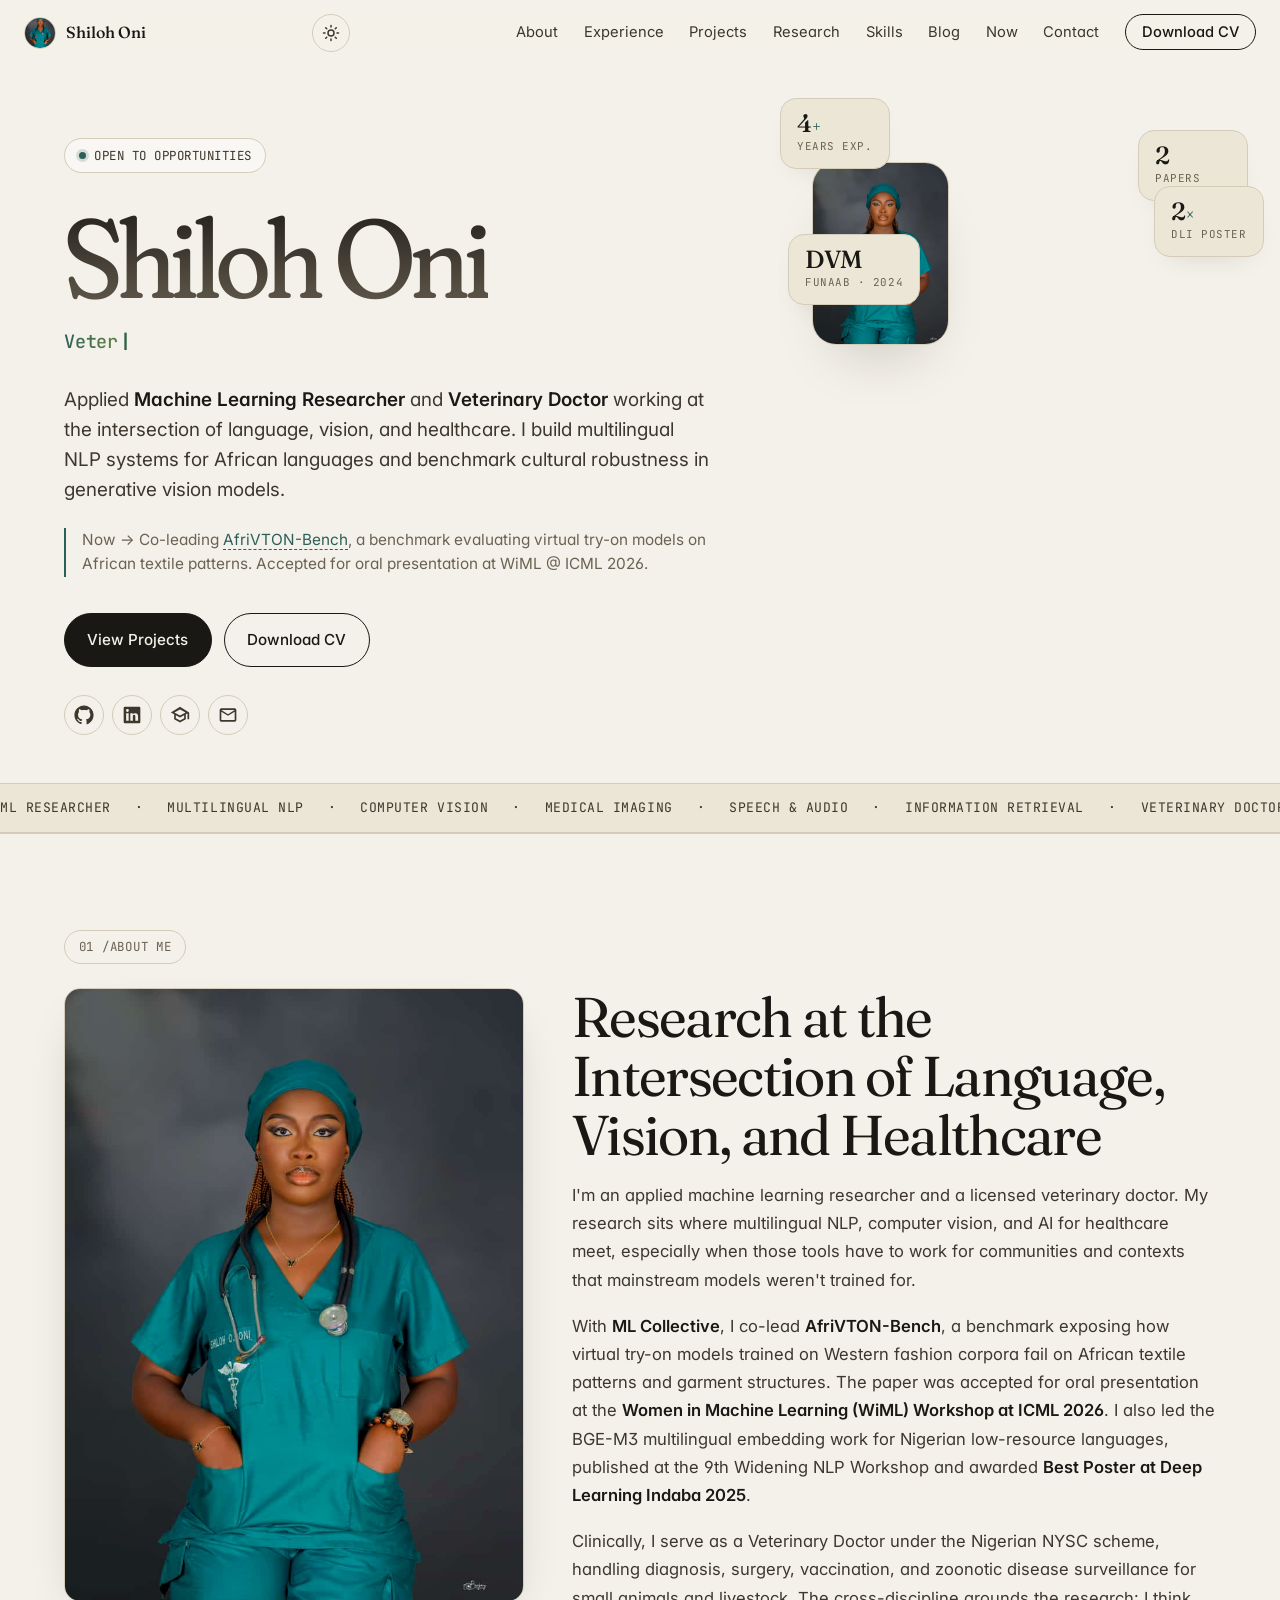
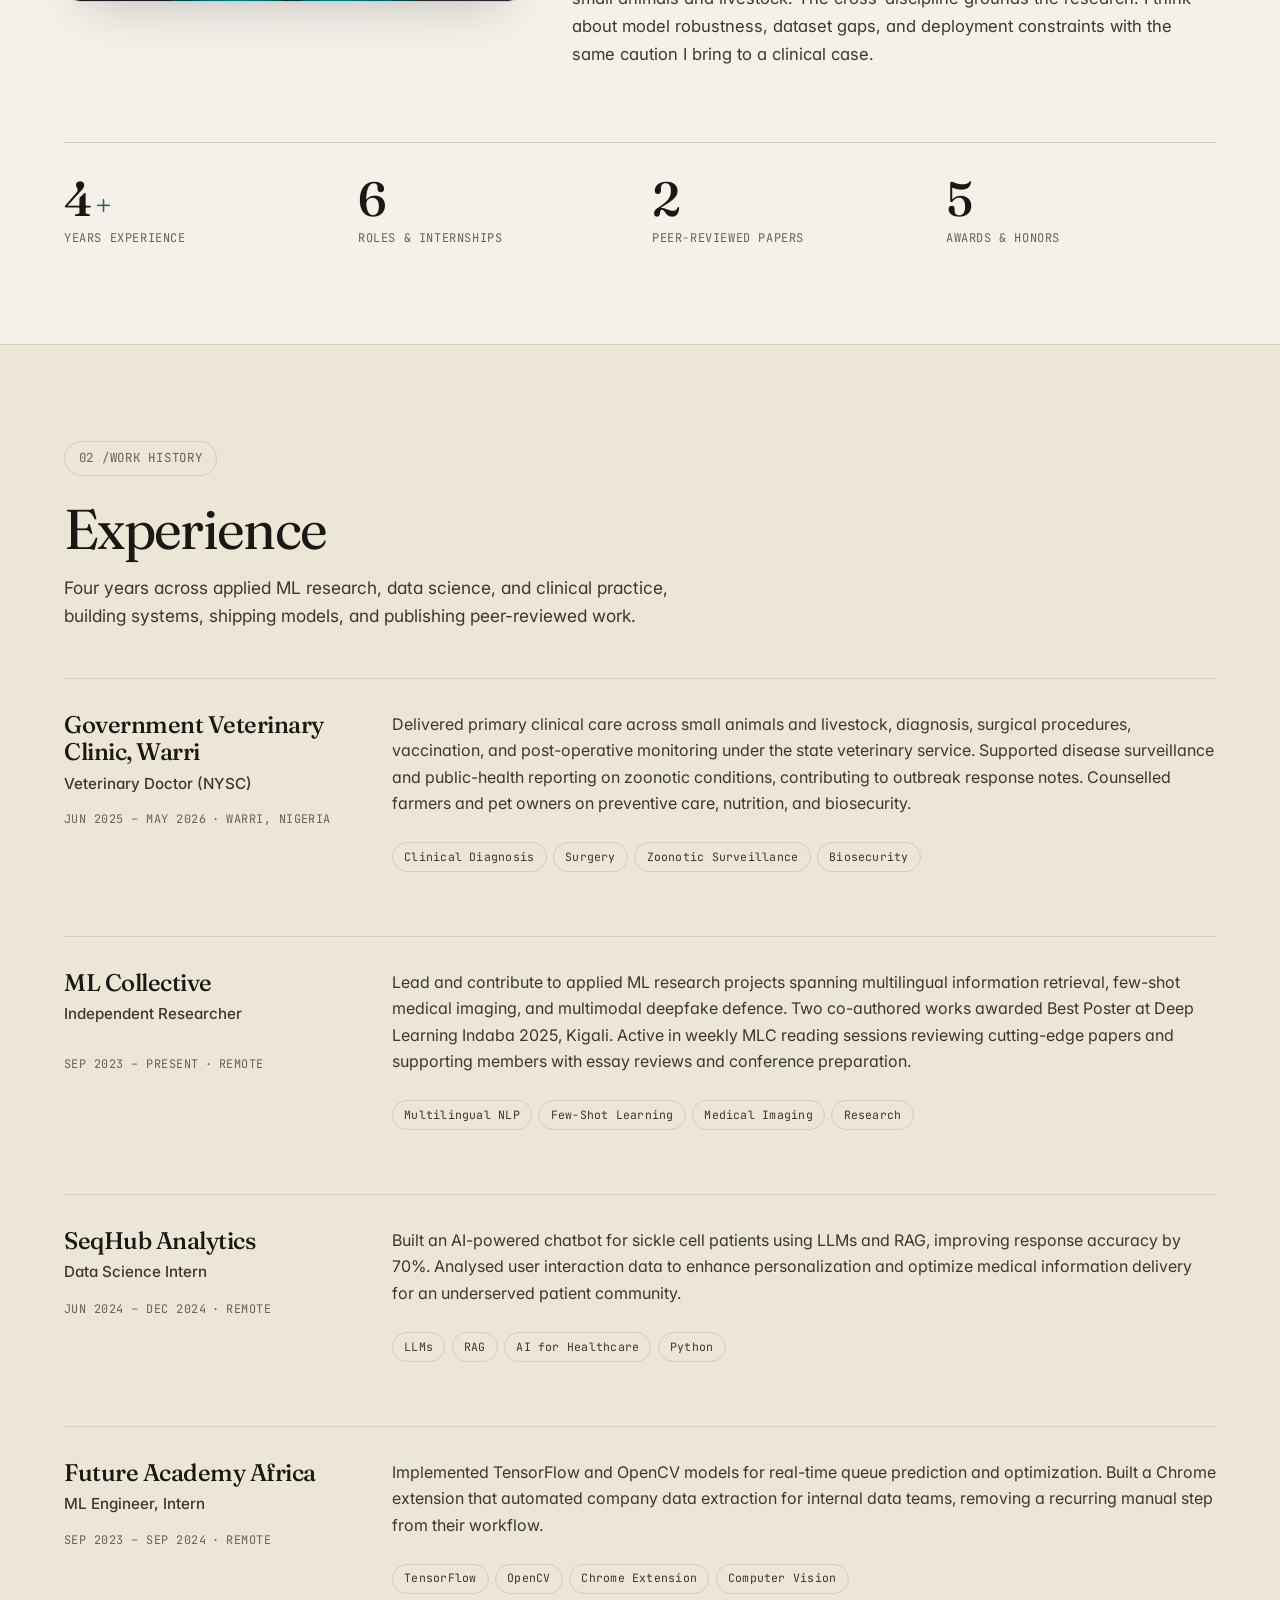
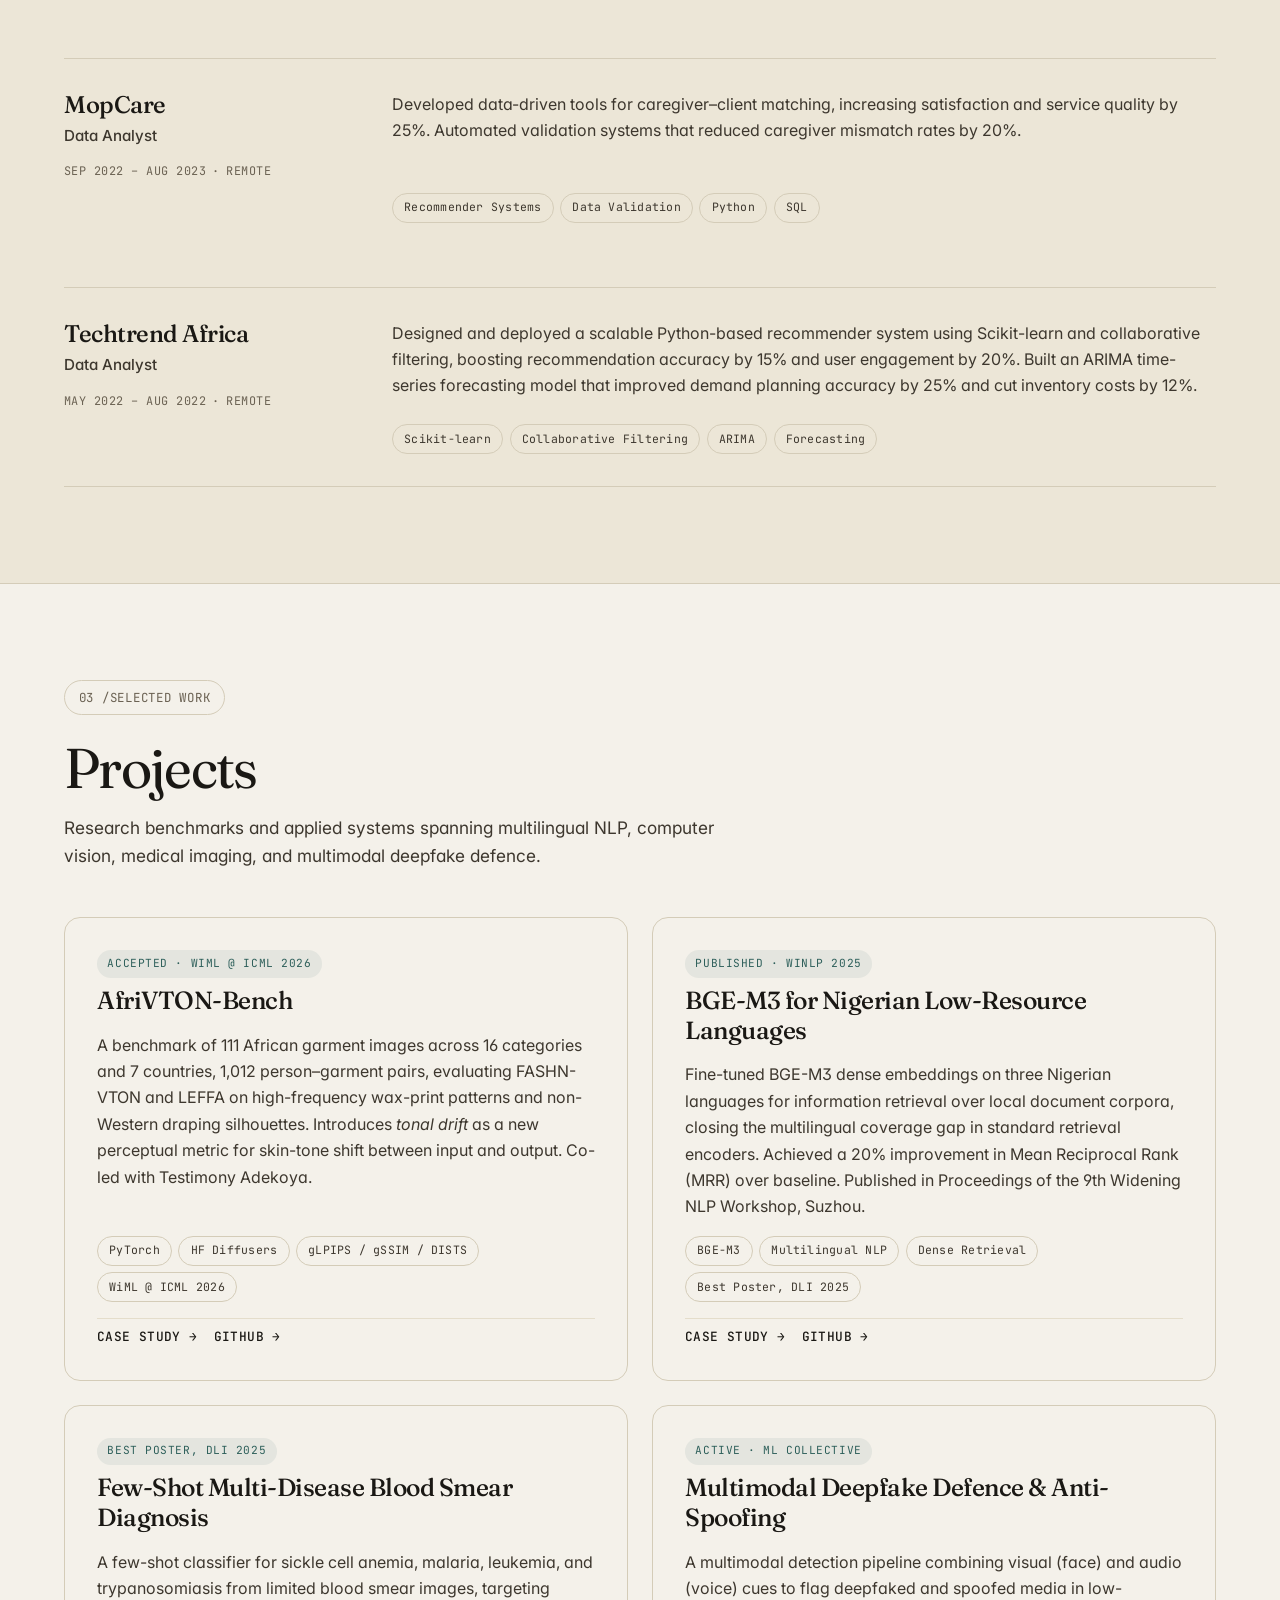
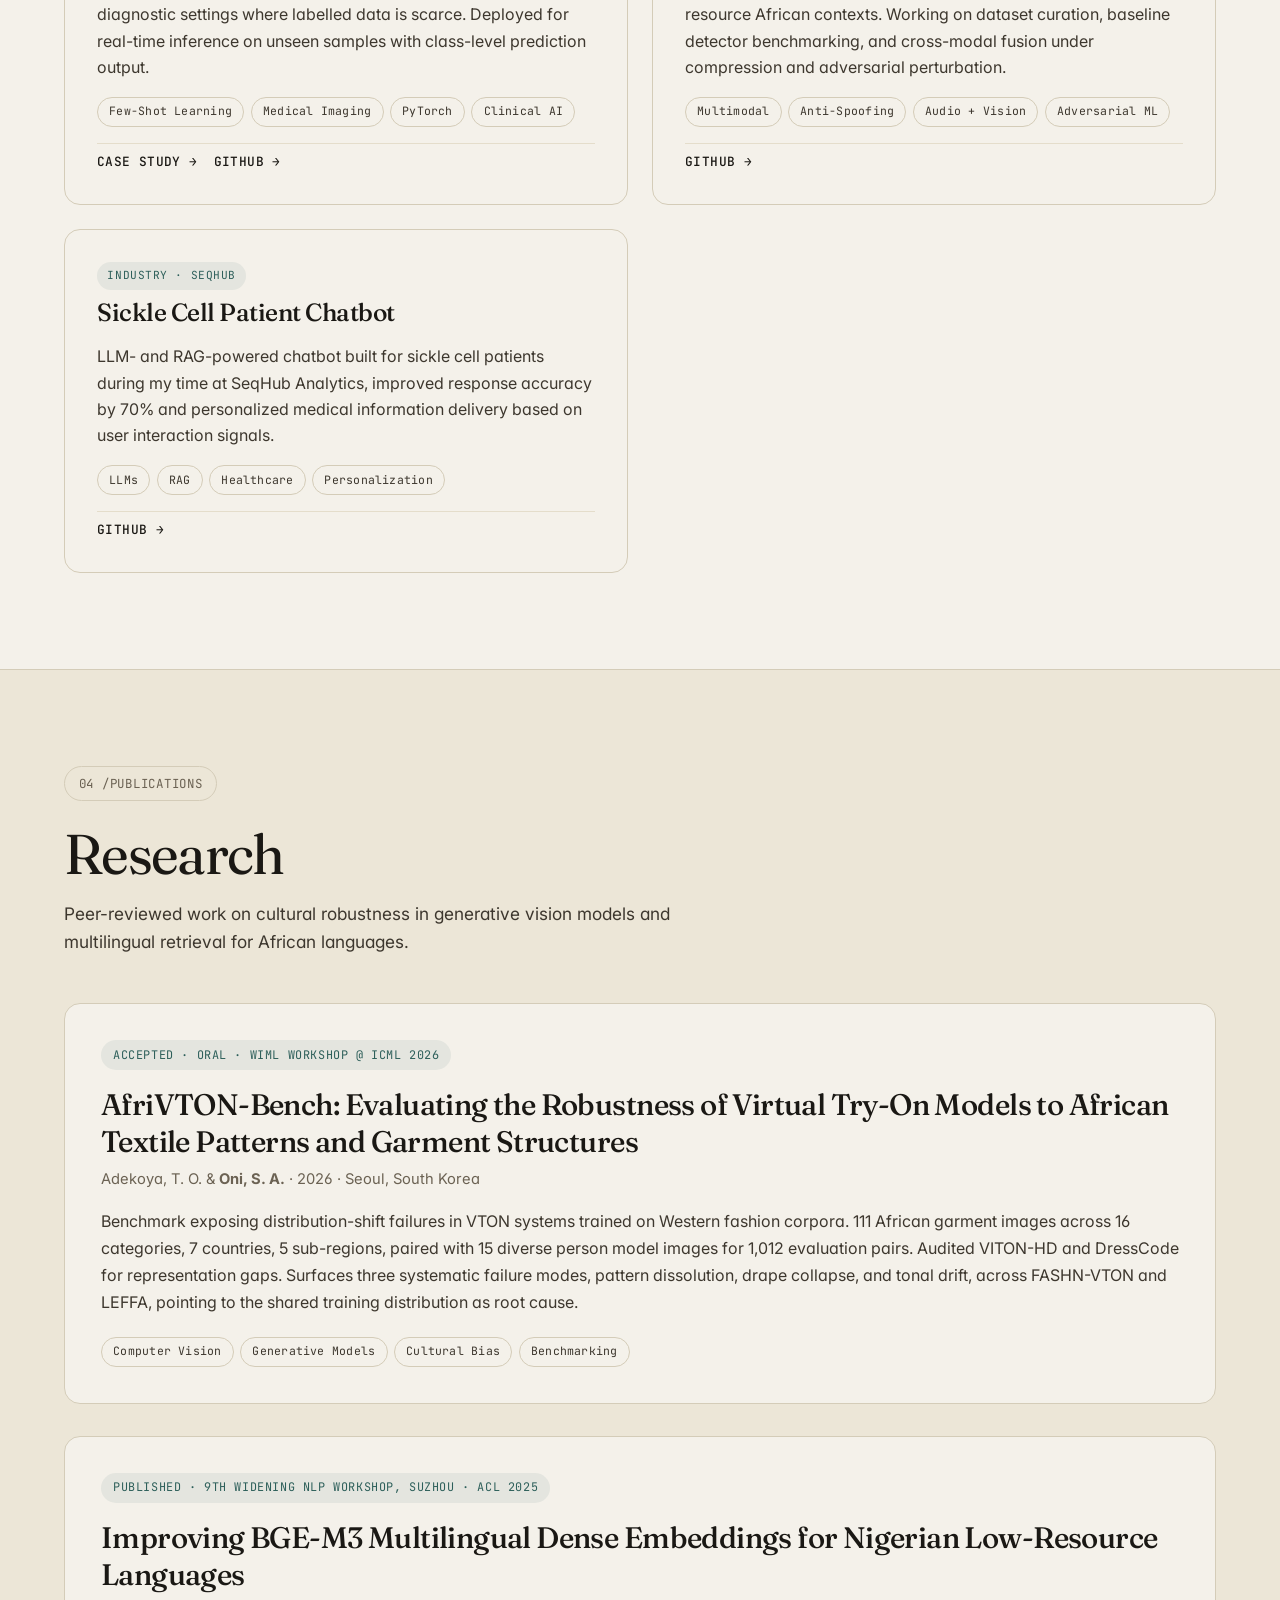
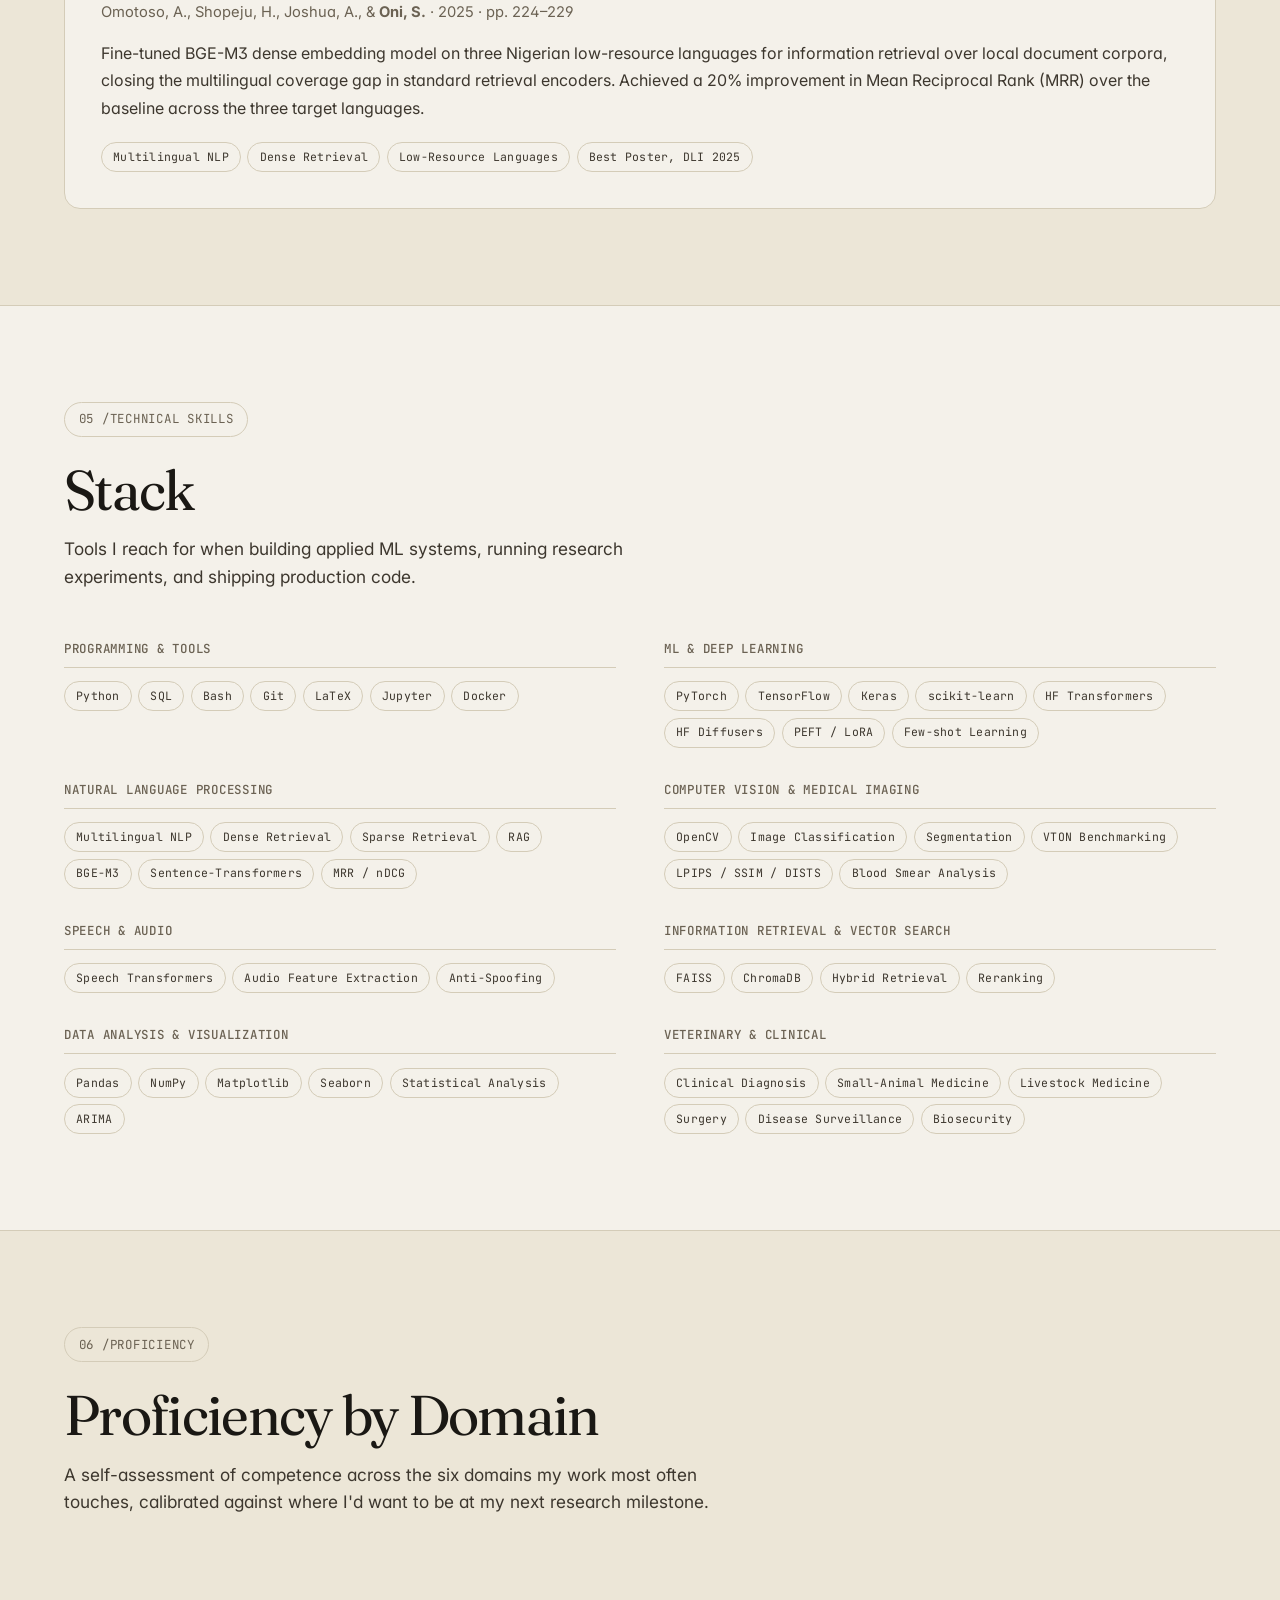
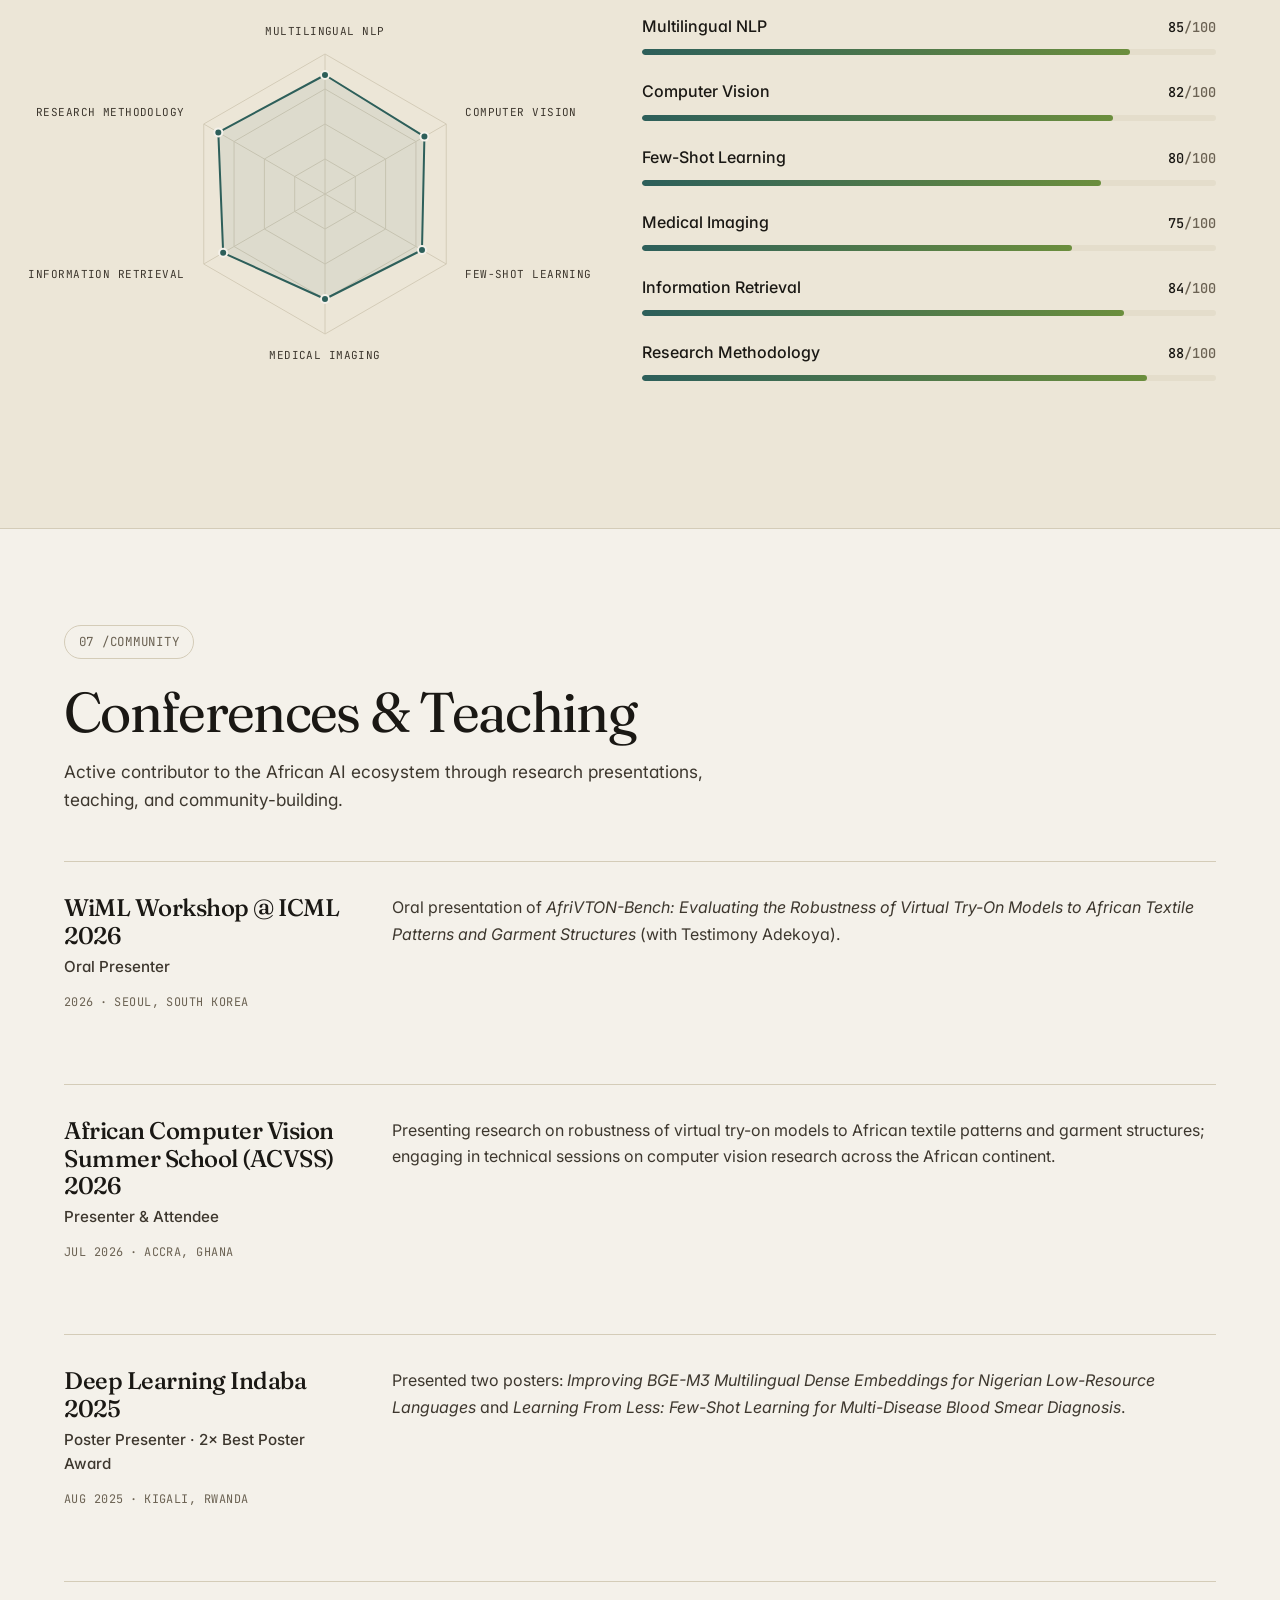
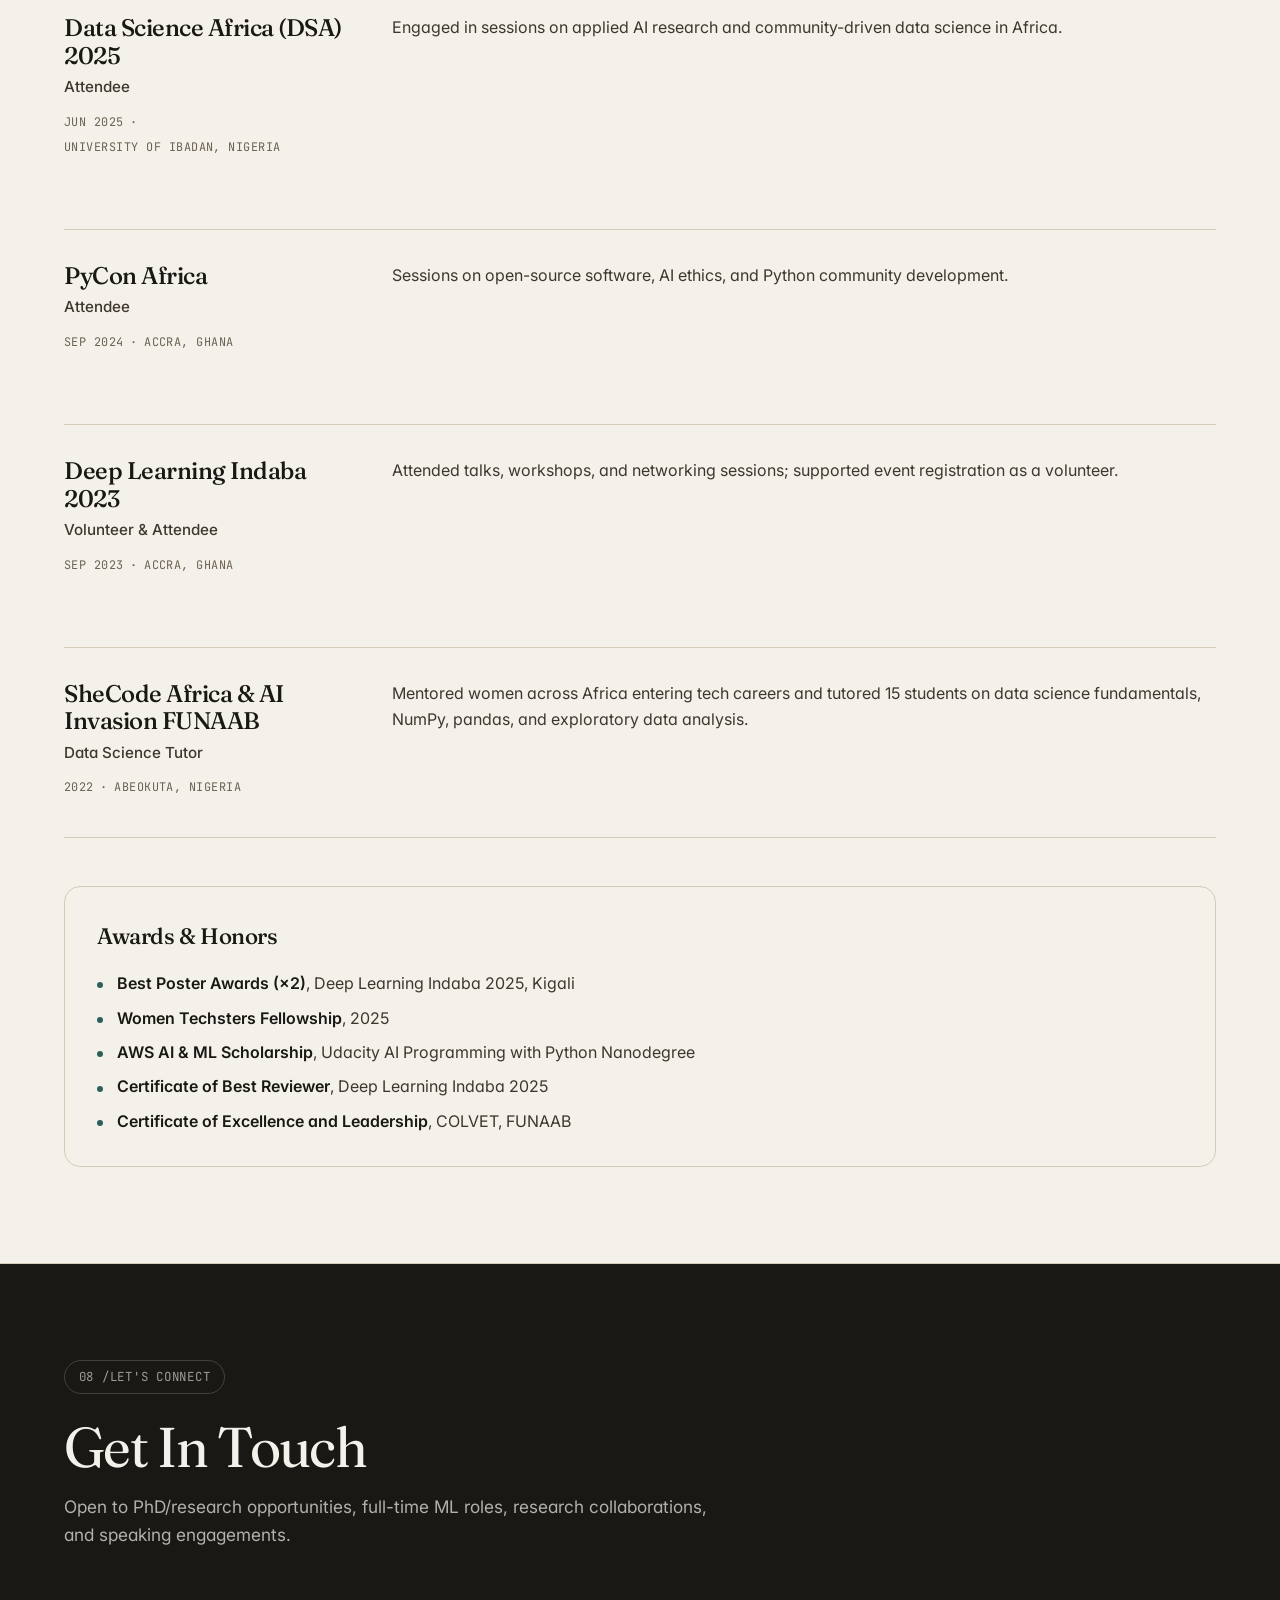
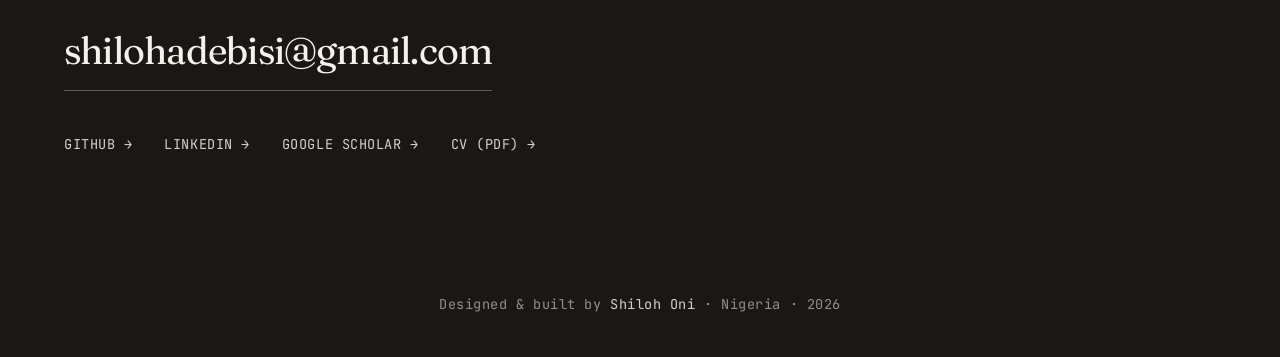
==== commit 16d02485: "Add files via upload" ====
--- a/index.html
+++ b/index.html
@@ -3,12 +3,12 @@
 <head>
   <meta charset="UTF-8" />
   <meta name="viewport" content="width=device-width, initial-scale=1.0" />
-  <meta name="description" content="Shiloh Oni — Applied ML Researcher and Veterinary Doctor. Working on multilingual NLP, medical imaging, and cultural robustness in vision models. Based in Nigeria." />
-  <meta property="og:title" content="Shiloh Oni — ML Researcher &amp; Veterinary Doctor" />
+  <meta name="description" content="Shiloh Oni, Applied ML Researcher and Veterinary Doctor. Working on multilingual NLP, medical imaging, and cultural robustness in vision models. Based in Nigeria." />
+  <meta property="og:title" content="Shiloh Oni, ML Researcher &amp; Veterinary Doctor" />
   <meta property="og:description" content="Applied ML Researcher working at the intersection of language, vision, and healthcare. Co-author of AfriVTON-Bench. Based in Nigeria." />
   <meta property="og:type" content="website" />
   <meta property="og:image" content="assets/shiloh-portrait.jpg" />
-  <title>Shiloh Oni — ML Researcher &amp; Veterinary Doctor</title>
+  <title>Shiloh Oni, ML Researcher &amp; Veterinary Doctor</title>
   <link rel="preconnect" href="https://fonts.googleapis.com" />
   <link rel="preconnect" href="https://fonts.gstatic.com" crossorigin />
   <link href="https://fonts.googleapis.com/css2?family=Fraunces:opsz,wght@9..144,300;9..144,400;9..144,500;9..144,600;9..144,700&family=Inter:wght@300;400;500;600;700&family=JetBrains+Mono:wght@400;500&display=swap" rel="stylesheet" />
@@ -62,7 +62,7 @@
       </p>
 
       <p class="hero__now">
-        Now → Co-leading <a href="#research">AfriVTON-Bench</a> — a benchmark evaluating virtual try-on models on African textile patterns. Accepted for oral presentation at WiML @ ICML 2026.
+        Now → Co-leading <a href="#research">AfriVTON-Bench</a>, a benchmark evaluating virtual try-on models on African textile patterns. Accepted for oral presentation at WiML @ ICML 2026.
       </p>
 
       <div class="hero__cta">
@@ -152,15 +152,15 @@
           <h2 class="section__title">Research at the Intersection of Language, Vision, and Healthcare</h2>
 
           <p>
-            I'm an applied machine learning researcher and a licensed veterinary doctor. My research sits where multilingual NLP, computer vision, and AI for healthcare meet — especially when those tools have to work for communities and contexts that mainstream models weren't trained for.
-          </p>
-
-          <p>
-            With <strong>ML Collective</strong>, I co-lead <strong>AfriVTON-Bench</strong> — a benchmark exposing how virtual try-on models trained on Western fashion corpora fail on African textile patterns and garment structures. The paper was accepted for oral presentation at the <strong>Women in Machine Learning (WiML) Workshop at ICML 2026</strong>. I also led the BGE-M3 multilingual embedding work for Nigerian low-resource languages — published at the 9th Widening NLP Workshop and awarded <strong>Best Poster at Deep Learning Indaba 2025</strong>.
-          </p>
-
-          <p>
-            Clinically, I serve as a Veterinary Doctor under the Nigerian NYSC scheme — handling diagnosis, surgery, vaccination, and zoonotic disease surveillance for small animals and livestock. The cross-discipline grounds the research: I think about model robustness, dataset gaps, and deployment constraints with the same caution I bring to a clinical case.
+            I'm an applied machine learning researcher and a licensed veterinary doctor. My research sits where multilingual NLP, computer vision, and AI for healthcare meet, especially when those tools have to work for communities and contexts that mainstream models weren't trained for.
+          </p>
+
+          <p>
+            With <strong>ML Collective</strong>, I co-lead <strong>AfriVTON-Bench</strong>, a benchmark exposing how virtual try-on models trained on Western fashion corpora fail on African textile patterns and garment structures. The paper was accepted for oral presentation at the <strong>Women in Machine Learning (WiML) Workshop at ICML 2026</strong>. I also led the BGE-M3 multilingual embedding work for Nigerian low-resource languages, published at the 9th Widening NLP Workshop and awarded <strong>Best Poster at Deep Learning Indaba 2025</strong>.
+          </p>
+
+          <p>
+            Clinically, I serve as a Veterinary Doctor under the Nigerian NYSC scheme, handling diagnosis, surgery, vaccination, and zoonotic disease surveillance for small animals and livestock. The cross-discipline grounds the research: I think about model robustness, dataset gaps, and deployment constraints with the same caution I bring to a clinical case.
           </p>
         </div>
       </div>
@@ -193,7 +193,7 @@
         <span class="section__num">02 /Work History</span>
       </div>
       <h2 class="section__title">Experience</h2>
-      <p class="section__lede">Four years across applied ML research, data science, and clinical practice — building systems, shipping models, and publishing peer-reviewed work.</p>
+      <p class="section__lede">Four years across applied ML research, data science, and clinical practice, building systems, shipping models, and publishing peer-reviewed work.</p>
 
       <ol class="timeline">
 
@@ -206,7 +206,7 @@
             <span>Jun 2025 – May 2026</span><span aria-hidden="true">·</span><span>Warri, Nigeria</span>
           </div>
           <p>
-            Delivered primary clinical care across small animals and livestock — diagnosis, surgical procedures, vaccination, and post-operative monitoring under the state veterinary service. Supported disease surveillance and public-health reporting on zoonotic conditions, contributing to outbreak response notes. Counselled farmers and pet owners on preventive care, nutrition, and biosecurity.
+            Delivered primary clinical care across small animals and livestock, diagnosis, surgical procedures, vaccination, and post-operative monitoring under the state veterinary service. Supported disease surveillance and public-health reporting on zoonotic conditions, contributing to outbreak response notes. Counselled farmers and pet owners on preventive care, nutrition, and biosecurity.
           </p>
           <div class="tags">
             <span class="tag">Clinical Diagnosis</span>
@@ -257,7 +257,7 @@
         <li class="role">
           <header class="role__head">
             <h3 class="role__co">Future Academy Africa</h3>
-            <span class="role__title">ML Engineer — Intern</span>
+            <span class="role__title">ML Engineer, Intern</span>
           </header>
           <div class="role__meta">
             <span>Sep 2023 – Sep 2024</span><span aria-hidden="true">·</span><span>Remote</span>
@@ -301,7 +301,7 @@
             <span>May 2022 – Aug 2022</span><span aria-hidden="true">·</span><span>Remote</span>
           </div>
           <p>
-            Designed and deployed a scalable Python-based recommender system using Scikit-learn and collaborative filtering — boosting recommendation accuracy by 15% and user engagement by 20%. Built an ARIMA time-series forecasting model that improved demand planning accuracy by 25% and cut inventory costs by 12%.
+            Designed and deployed a scalable Python-based recommender system using Scikit-learn and collaborative filtering, boosting recommendation accuracy by 15% and user engagement by 20%. Built an ARIMA time-series forecasting model that improved demand planning accuracy by 25% and cut inventory costs by 12%.
           </p>
           <div class="tags">
             <span class="tag">Scikit-learn</span>
@@ -332,7 +332,7 @@
             <h3 class="project__title">AfriVTON-Bench</h3>
           </header>
           <p>
-            A benchmark of 111 African garment images across 16 categories and 7 countries — 1,012 person–garment pairs — evaluating FASHN-VTON and LEFFA on high-frequency wax-print patterns and non-Western draping silhouettes. Introduces <em>tonal drift</em> as a new perceptual metric for skin-tone shift between input and output. Co-led with Testimony Adekoya.
+            A benchmark of 111 African garment images across 16 categories and 7 countries, 1,012 person–garment pairs, evaluating FASHN-VTON and LEFFA on high-frequency wax-print patterns and non-Western draping silhouettes. Introduces <em>tonal drift</em> as a new perceptual metric for skin-tone shift between input and output. Co-led with Testimony Adekoya.
           </p>
           <div class="tags">
             <span class="tag">PyTorch</span>
@@ -352,13 +352,13 @@
             <h3 class="project__title">BGE-M3 for Nigerian Low-Resource Languages</h3>
           </header>
           <p>
-            Fine-tuned BGE-M3 dense embeddings on three Nigerian languages for information retrieval over local document corpora — closing the multilingual coverage gap in standard retrieval encoders. Achieved a 20% improvement in Mean Reciprocal Rank (MRR) over baseline. Published in Proceedings of the 9th Widening NLP Workshop, Suzhou.
+            Fine-tuned BGE-M3 dense embeddings on three Nigerian languages for information retrieval over local document corpora, closing the multilingual coverage gap in standard retrieval encoders. Achieved a 20% improvement in Mean Reciprocal Rank (MRR) over baseline. Published in Proceedings of the 9th Widening NLP Workshop, Suzhou.
           </p>
           <div class="tags">
             <span class="tag">BGE-M3</span>
             <span class="tag">Multilingual NLP</span>
             <span class="tag">Dense Retrieval</span>
-            <span class="tag">Best Poster — DLI 2025</span>
+            <span class="tag">Best Poster, DLI 2025</span>
           </div>
           <div class="project__links">
             <a href="projects/bge-m3.html">Case Study →</a>
@@ -368,11 +368,11 @@
 
         <article class="project">
           <header class="project__head">
-            <span class="project__badge">Best Poster — DLI 2025</span>
+            <span class="project__badge">Best Poster, DLI 2025</span>
             <h3 class="project__title">Few-Shot Multi-Disease Blood Smear Diagnosis</h3>
           </header>
           <p>
-            A few-shot classifier for sickle cell anemia, malaria, leukemia, and trypanosomiasis from limited blood smear images — targeting diagnostic settings where labelled data is scarce. Deployed for real-time inference on unseen samples with class-level prediction output.
+            A few-shot classifier for sickle cell anemia, malaria, leukemia, and trypanosomiasis from limited blood smear images, targeting diagnostic settings where labelled data is scarce. Deployed for real-time inference on unseen samples with class-level prediction output.
           </p>
           <div class="tags">
             <span class="tag">Few-Shot Learning</span>
@@ -411,7 +411,7 @@
             <h3 class="project__title">Sickle Cell Patient Chatbot</h3>
           </header>
           <p>
-            LLM- and RAG-powered chatbot built for sickle cell patients during my time at SeqHub Analytics — improved response accuracy by 70% and personalized medical information delivery based on user interaction signals.
+            LLM- and RAG-powered chatbot built for sickle cell patients during my time at SeqHub Analytics, improved response accuracy by 70% and personalized medical information delivery based on user interaction signals.
           </p>
           <div class="tags">
             <span class="tag">LLMs</span>
@@ -444,7 +444,7 @@
           <h3 class="paper__title">AfriVTON-Bench: Evaluating the Robustness of Virtual Try-On Models to African Textile Patterns and Garment Structures</h3>
           <div class="paper__authors">Adekoya, T. O. &amp; <strong>Oni, S. A.</strong> · 2026 · Seoul, South Korea</div>
           <p class="paper__abstract">
-            Benchmark exposing distribution-shift failures in VTON systems trained on Western fashion corpora. 111 African garment images across 16 categories, 7 countries, 5 sub-regions — paired with 15 diverse person model images for 1,012 evaluation pairs. Audited VITON-HD and DressCode for representation gaps. Surfaces three systematic failure modes — pattern dissolution, drape collapse, and tonal drift — across FASHN-VTON and LEFFA, pointing to the shared training distribution as root cause.
+            Benchmark exposing distribution-shift failures in VTON systems trained on Western fashion corpora. 111 African garment images across 16 categories, 7 countries, 5 sub-regions, paired with 15 diverse person model images for 1,012 evaluation pairs. Audited VITON-HD and DressCode for representation gaps. Surfaces three systematic failure modes, pattern dissolution, drape collapse, and tonal drift, across FASHN-VTON and LEFFA, pointing to the shared training distribution as root cause.
           </p>
           <div class="tags">
             <span class="tag">Computer Vision</span>
@@ -459,13 +459,13 @@
           <h3 class="paper__title">Improving BGE-M3 Multilingual Dense Embeddings for Nigerian Low-Resource Languages</h3>
           <div class="paper__authors">Omotoso, A., Shopeju, H., Joshua, A., &amp; <strong>Oni, S.</strong> · 2025 · pp. 224–229</div>
           <p class="paper__abstract">
-            Fine-tuned BGE-M3 dense embedding model on three Nigerian low-resource languages for information retrieval over local document corpora — closing the multilingual coverage gap in standard retrieval encoders. Achieved a 20% improvement in Mean Reciprocal Rank (MRR) over the baseline across the three target languages.
+            Fine-tuned BGE-M3 dense embedding model on three Nigerian low-resource languages for information retrieval over local document corpora, closing the multilingual coverage gap in standard retrieval encoders. Achieved a 20% improvement in Mean Reciprocal Rank (MRR) over the baseline across the three target languages.
           </p>
           <div class="tags">
             <span class="tag">Multilingual NLP</span>
             <span class="tag">Dense Retrieval</span>
             <span class="tag">Low-Resource Languages</span>
-            <span class="tag">Best Poster — DLI 2025</span>
+            <span class="tag">Best Poster, DLI 2025</span>
           </div>
         </article>
 
@@ -551,7 +551,7 @@
         <span class="section__num">06 /Proficiency</span>
       </div>
       <h2 class="section__title">Proficiency by Domain</h2>
-      <p class="section__lede">A self-assessment of competence across the six domains my work most often touches — calibrated against where I'd want to be at my next research milestone.</p>
+      <p class="section__lede">A self-assessment of competence across the six domains my work most often touches, calibrated against where I'd want to be at my next research milestone.</p>
 
       <div class="proficiency">
         <div class="proficiency__radar" id="profRadar" aria-label="Radar chart of skill proficiencies">
@@ -677,7 +677,7 @@
             <span class="role__title">Data Science Tutor</span>
           </header>
           <div class="role__meta"><span>2022</span><span aria-hidden="true">·</span><span>Abeokuta, Nigeria</span></div>
-          <p>Mentored women across Africa entering tech careers and tutored 15 students on data science fundamentals — NumPy, pandas, and exploratory data analysis.</p>
+          <p>Mentored women across Africa entering tech careers and tutored 15 students on data science fundamentals, NumPy, pandas, and exploratory data analysis.</p>
         </li>
 
       </ol>
@@ -685,11 +685,11 @@
       <div class="awards">
         <h3 class="awards__title">Awards &amp; Honors</h3>
         <ul class="awards__list">
-          <li><strong>Best Poster Awards (×2)</strong> — Deep Learning Indaba 2025, Kigali</li>
-          <li><strong>Women Techsters Fellowship</strong> — 2025</li>
-          <li><strong>AWS AI &amp; ML Scholarship</strong> — Udacity AI Programming with Python Nanodegree</li>
-          <li><strong>Certificate of Best Reviewer</strong> — Deep Learning Indaba 2025</li>
-          <li><strong>Certificate of Excellence and Leadership</strong> — COLVET, FUNAAB</li>
+          <li><strong>Best Poster Awards (×2)</strong>, Deep Learning Indaba 2025, Kigali</li>
+          <li><strong>Women Techsters Fellowship</strong>, 2025</li>
+          <li><strong>AWS AI &amp; ML Scholarship</strong>, Udacity AI Programming with Python Nanodegree</li>
+          <li><strong>Certificate of Best Reviewer</strong>, Deep Learning Indaba 2025</li>
+          <li><strong>Certificate of Excellence and Leadership</strong>, COLVET, FUNAAB</li>
         </ul>
       </div>
 
